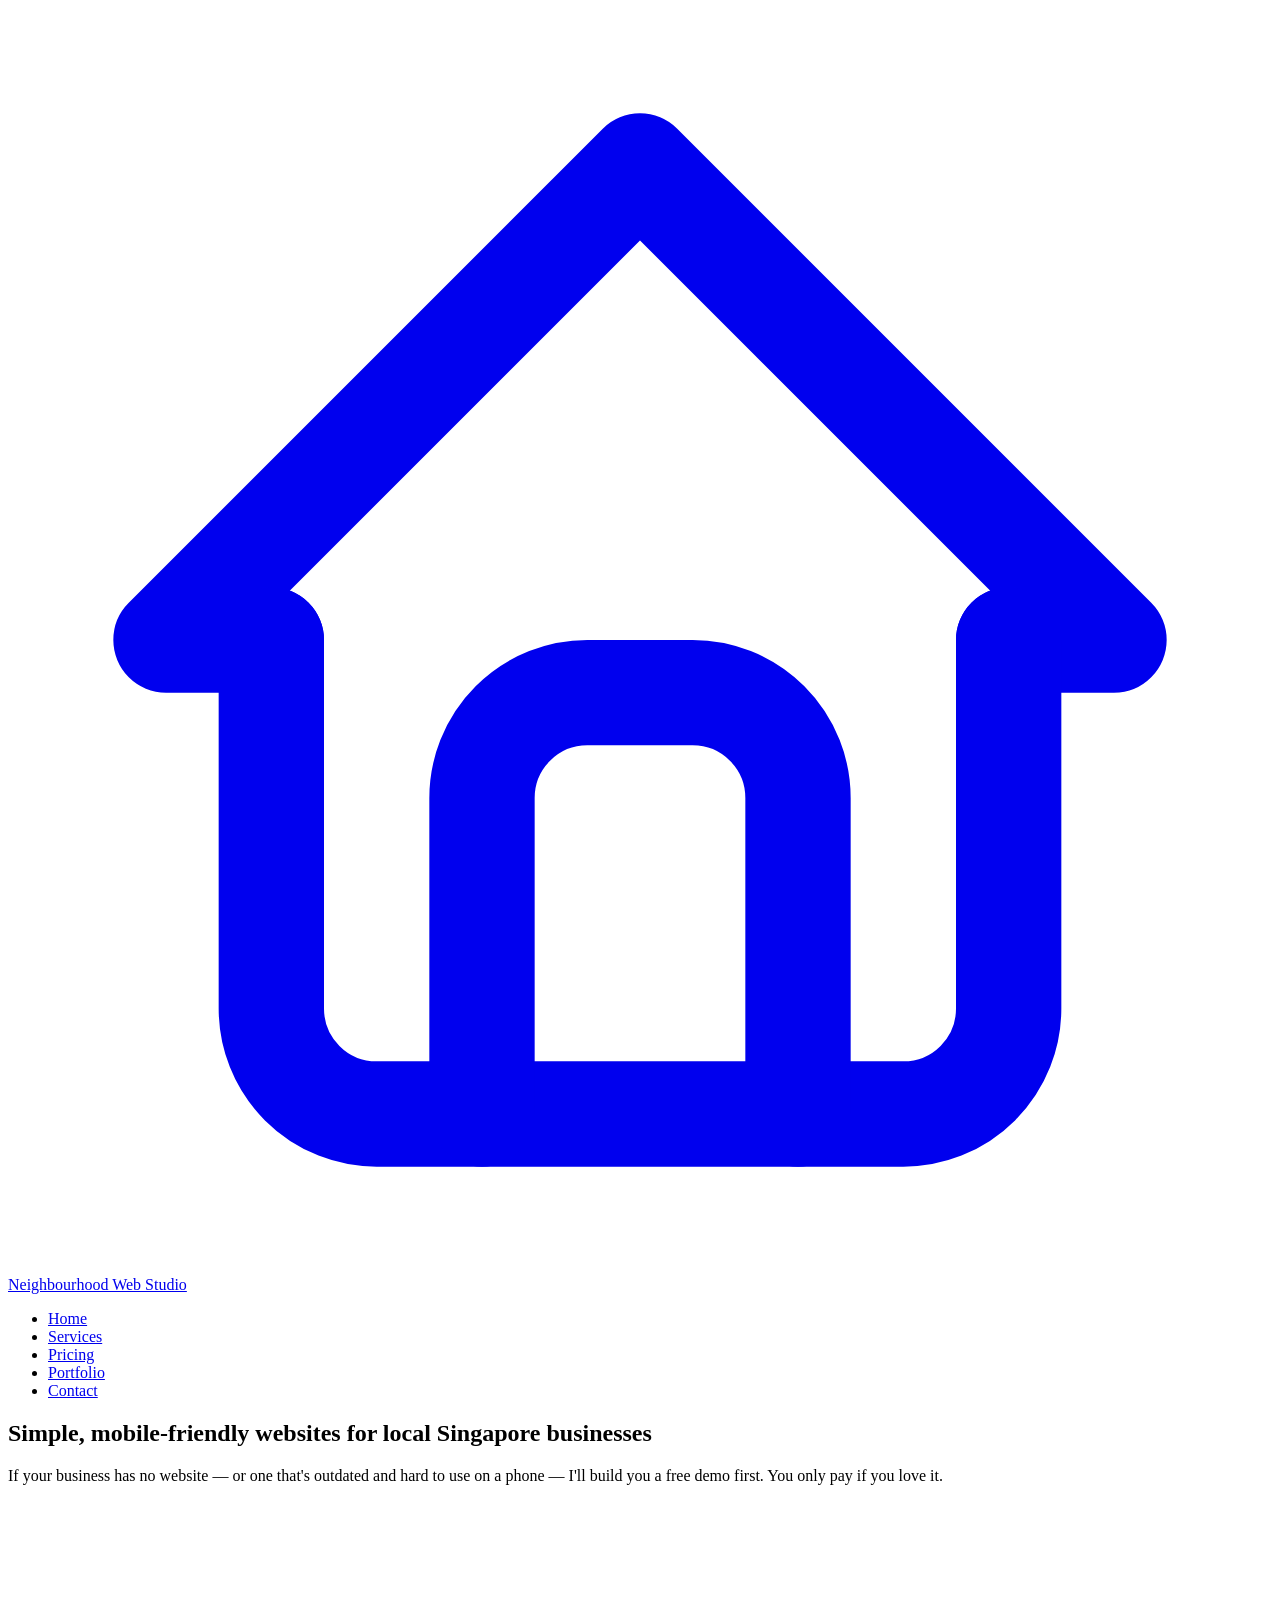
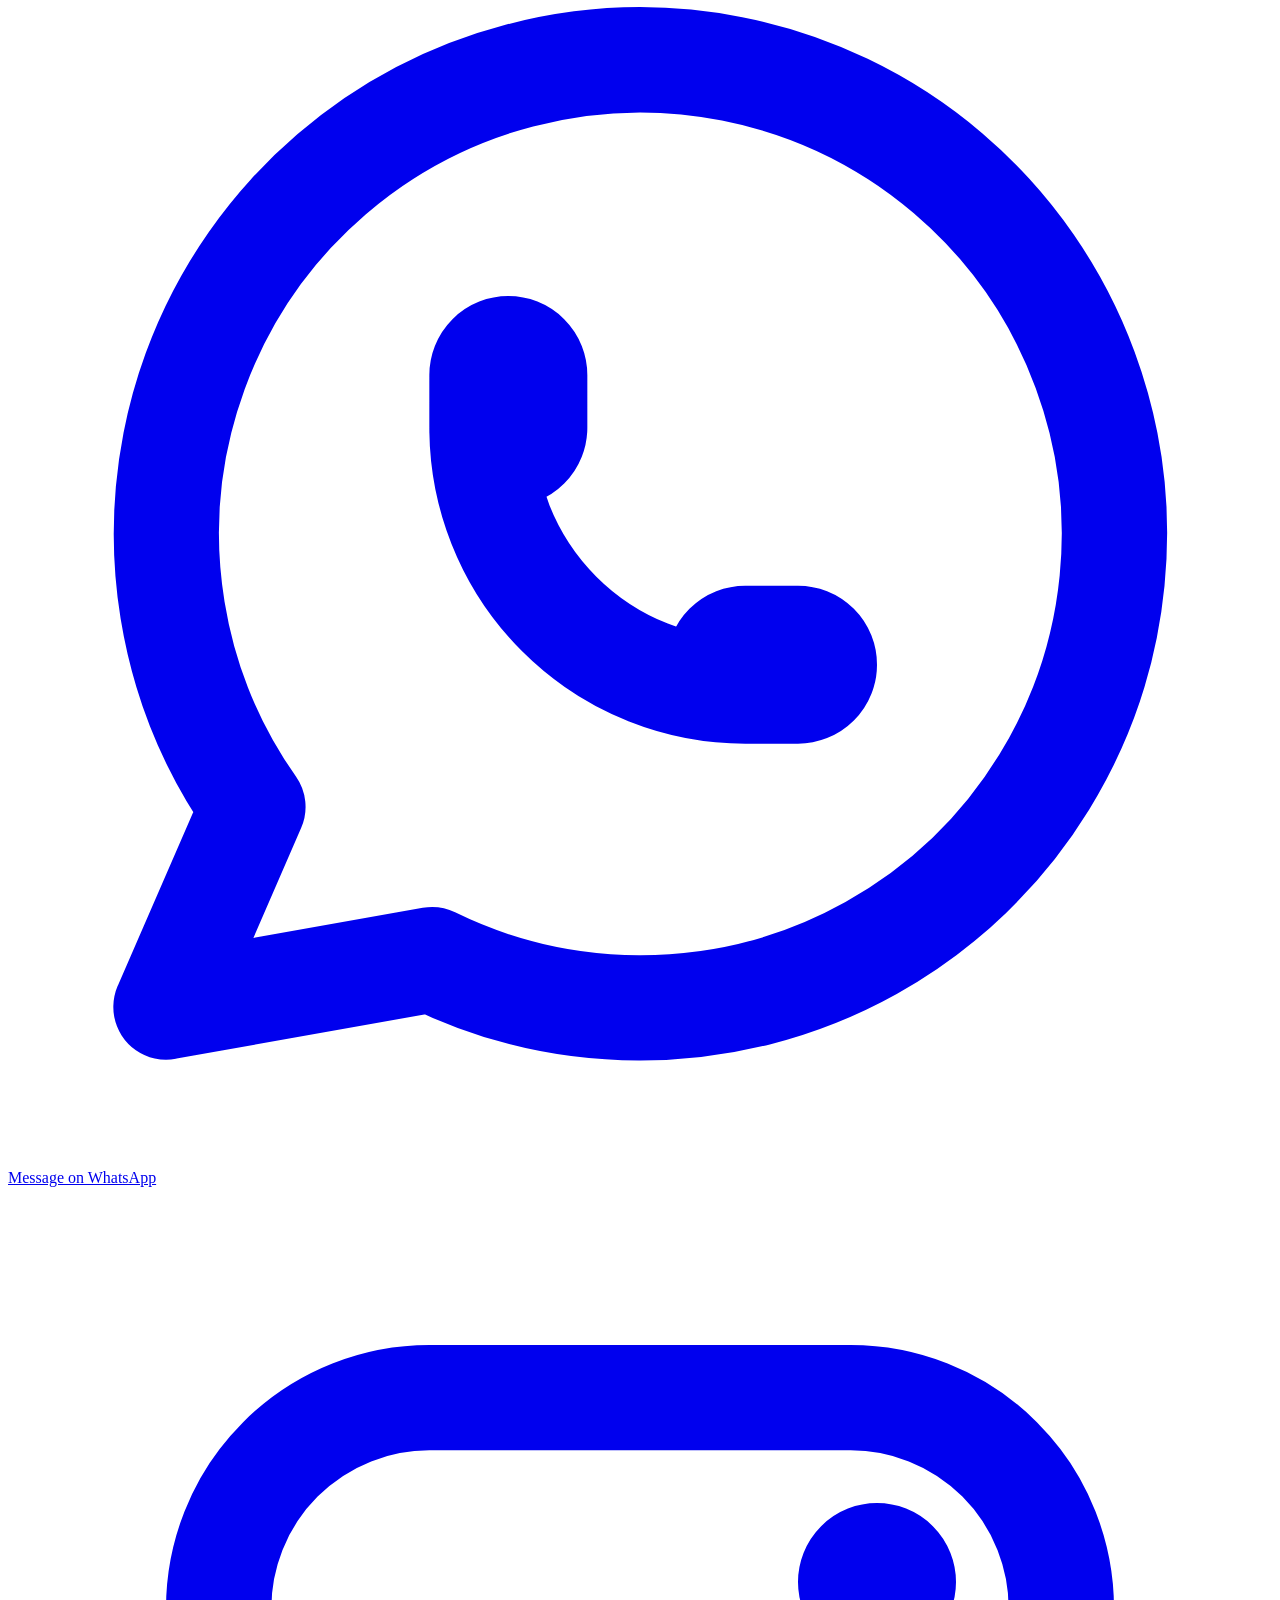
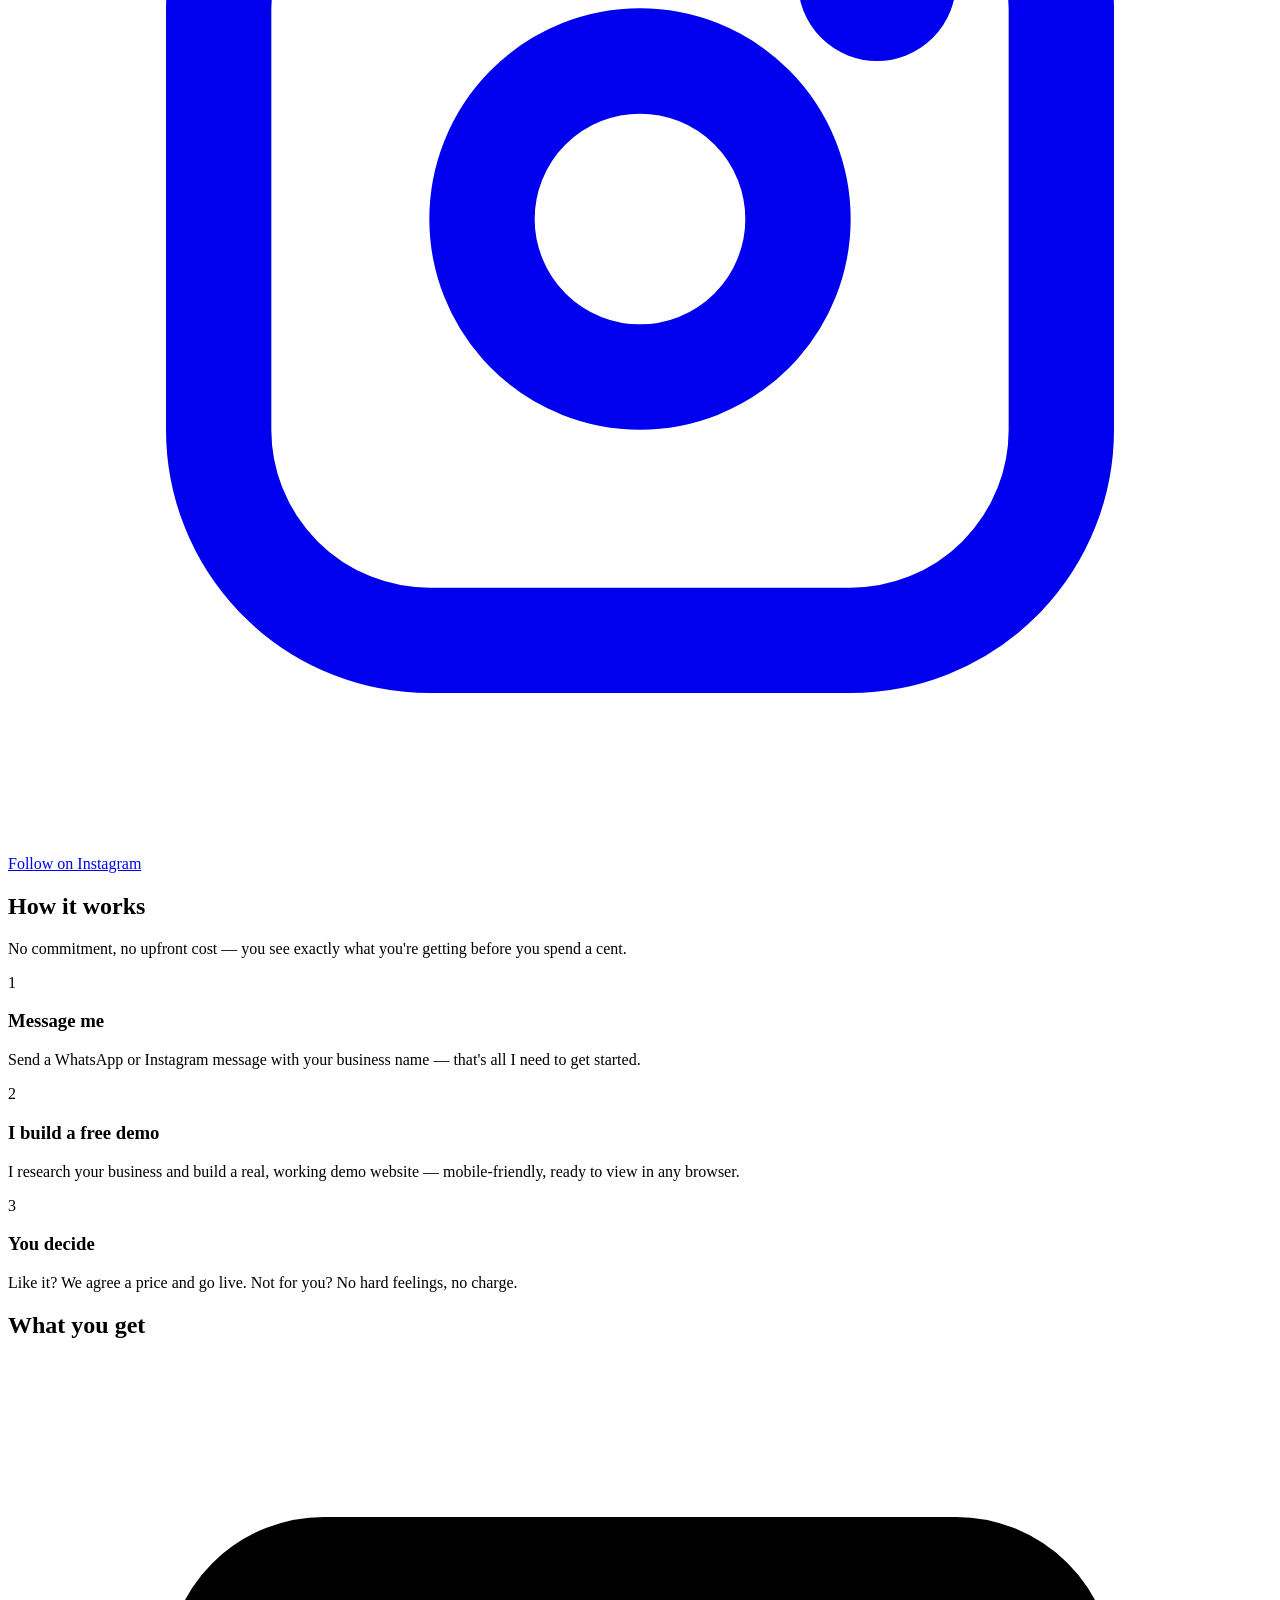
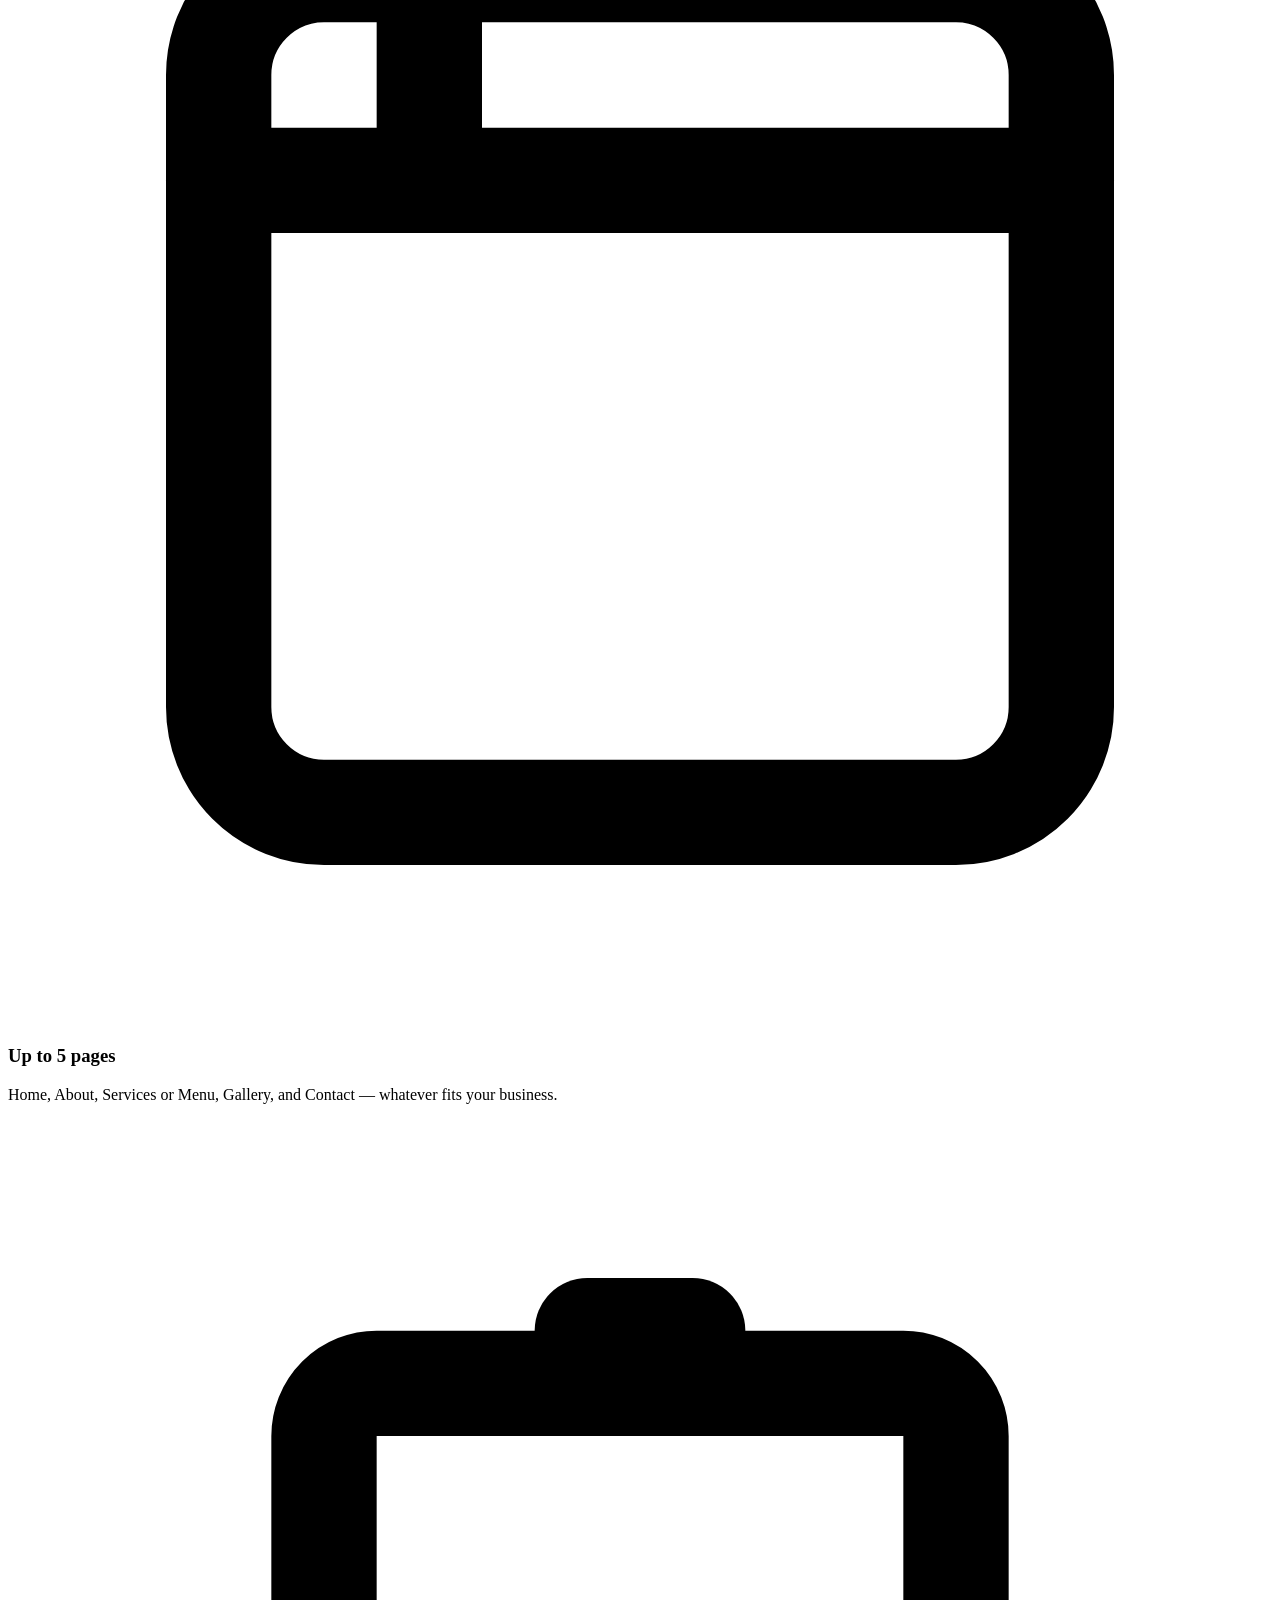
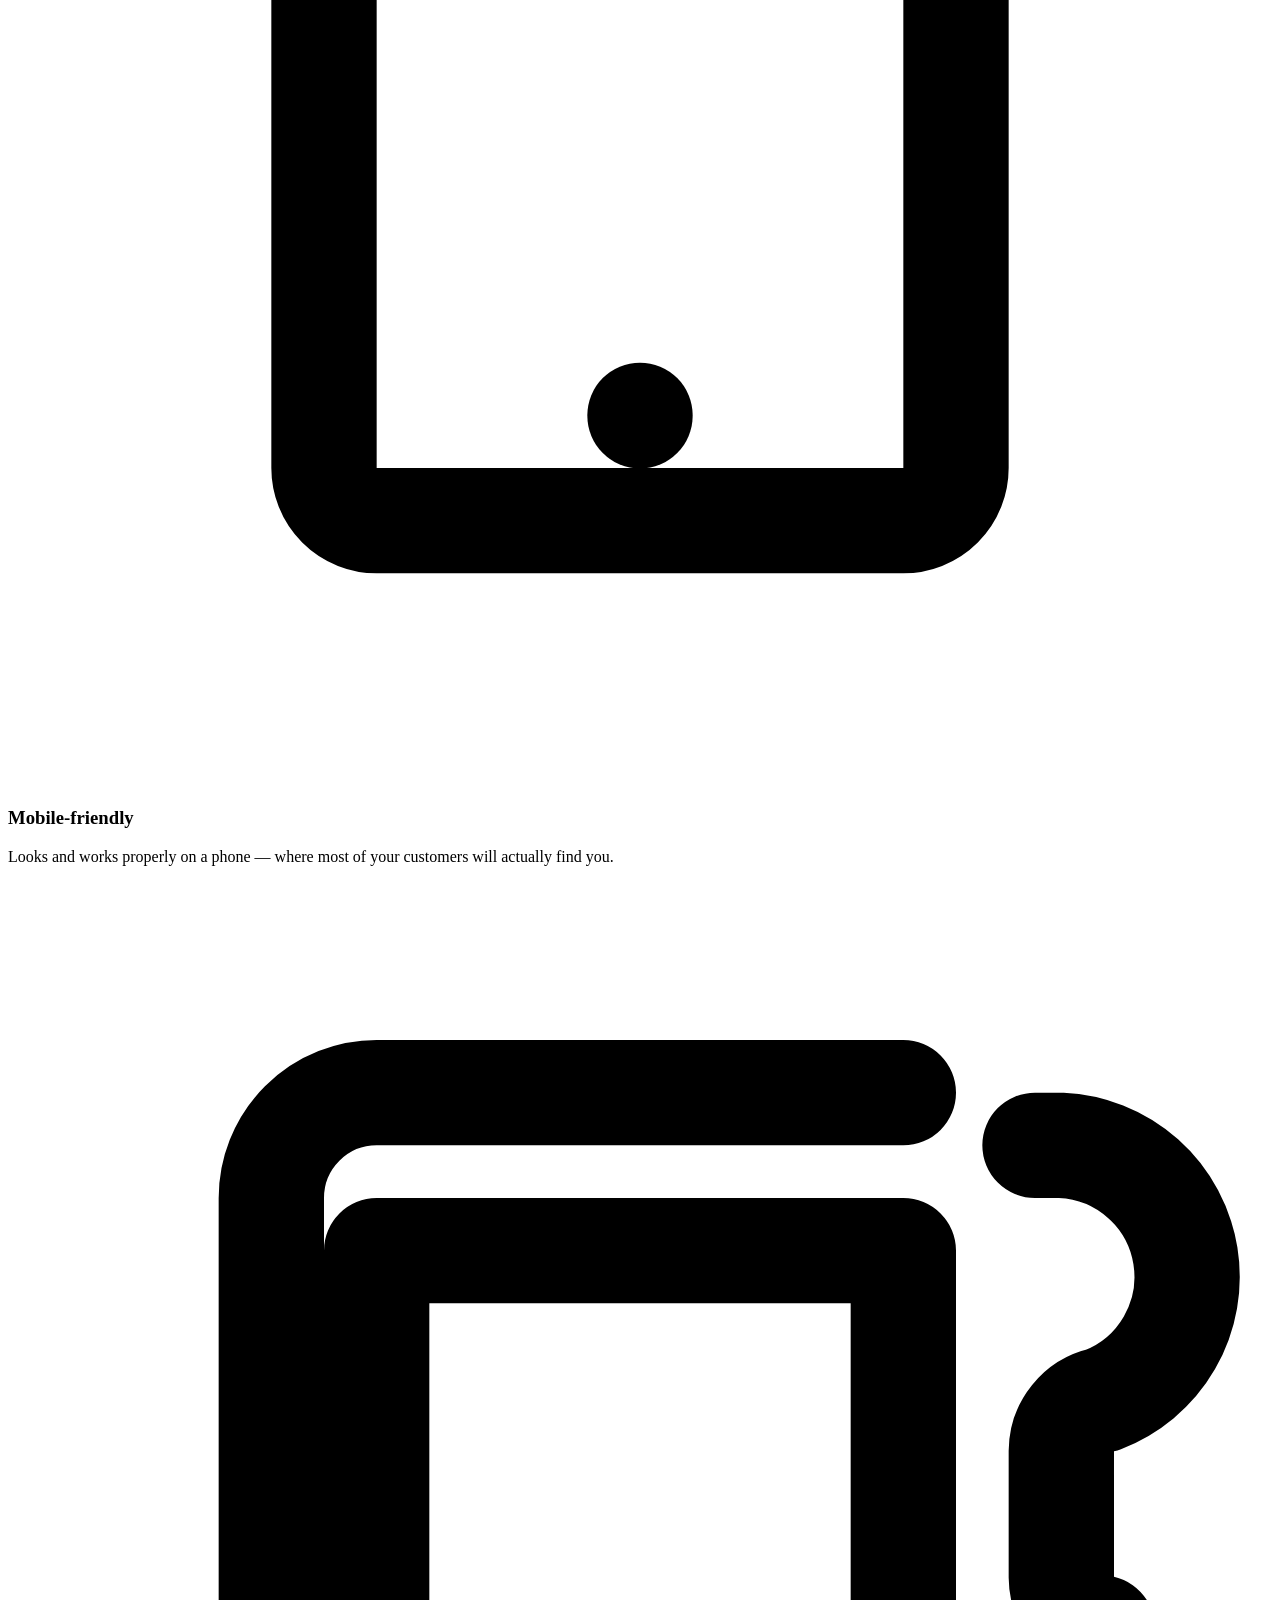
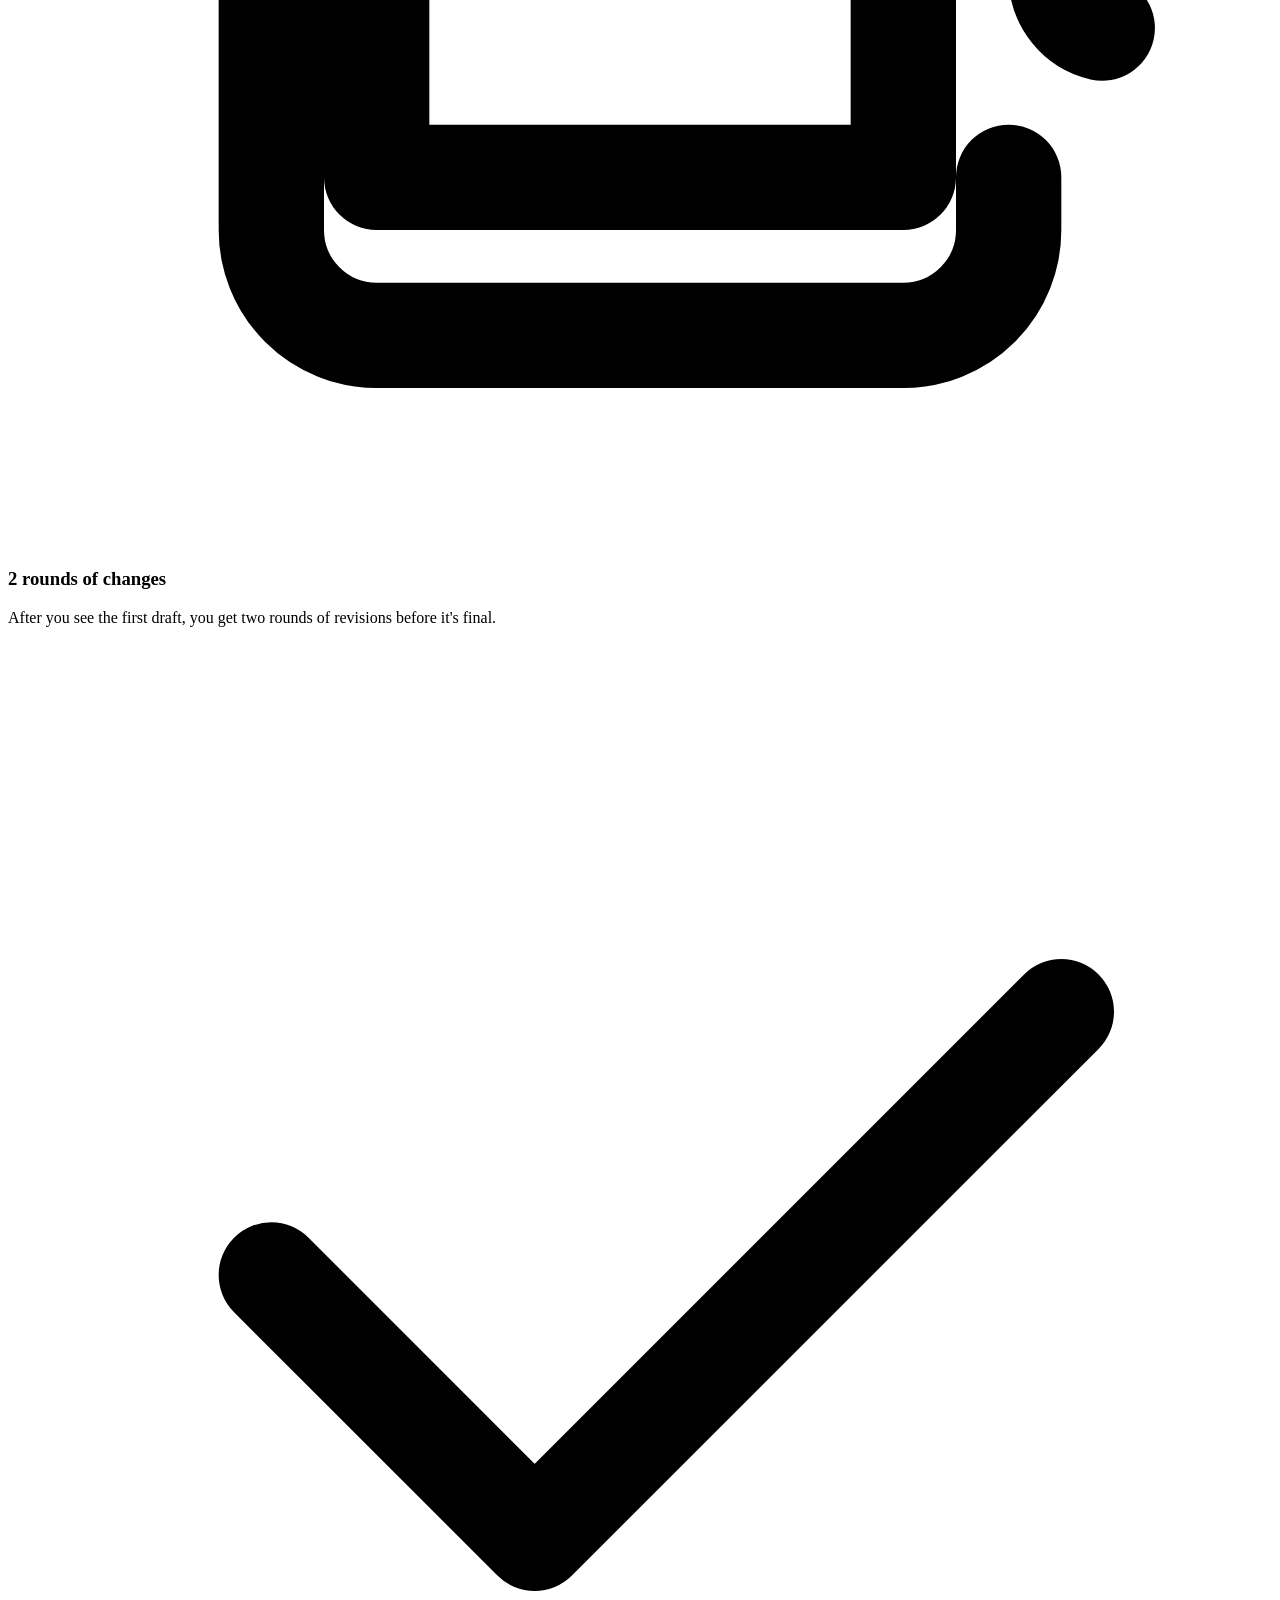
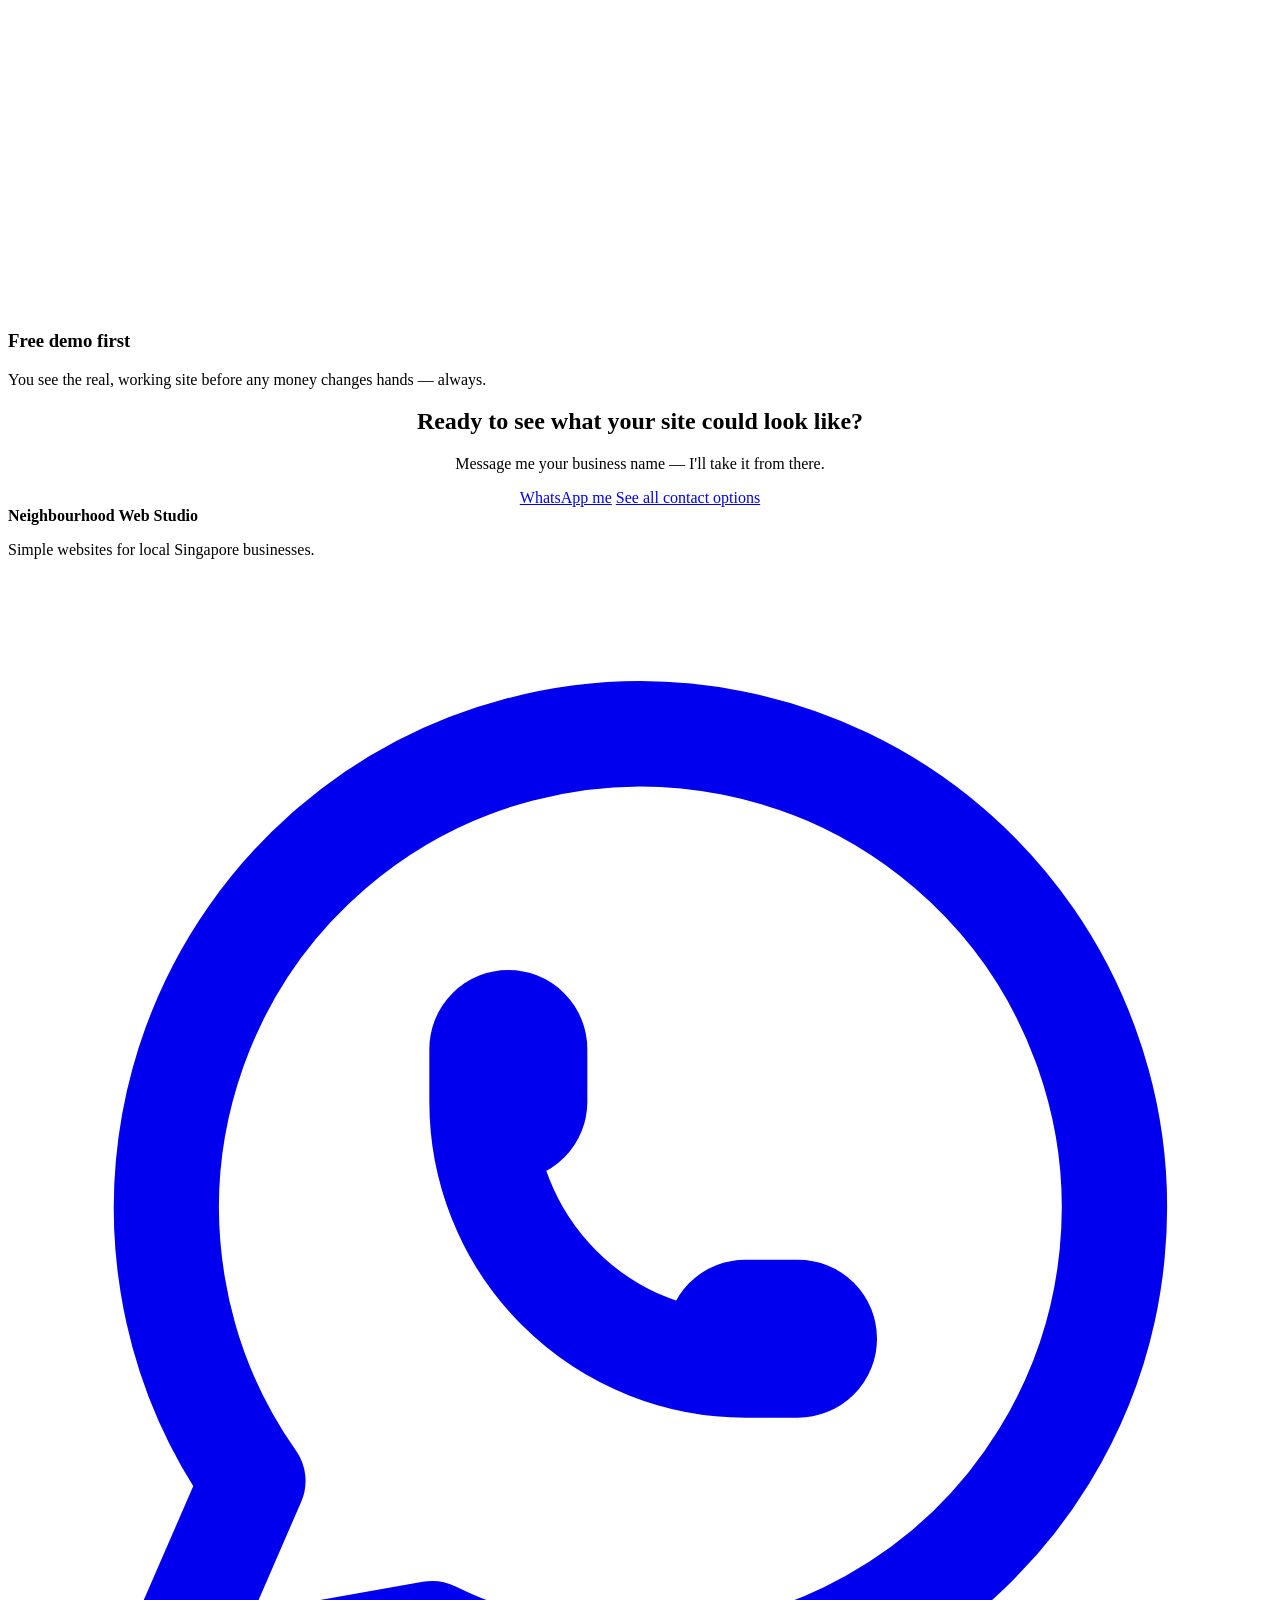
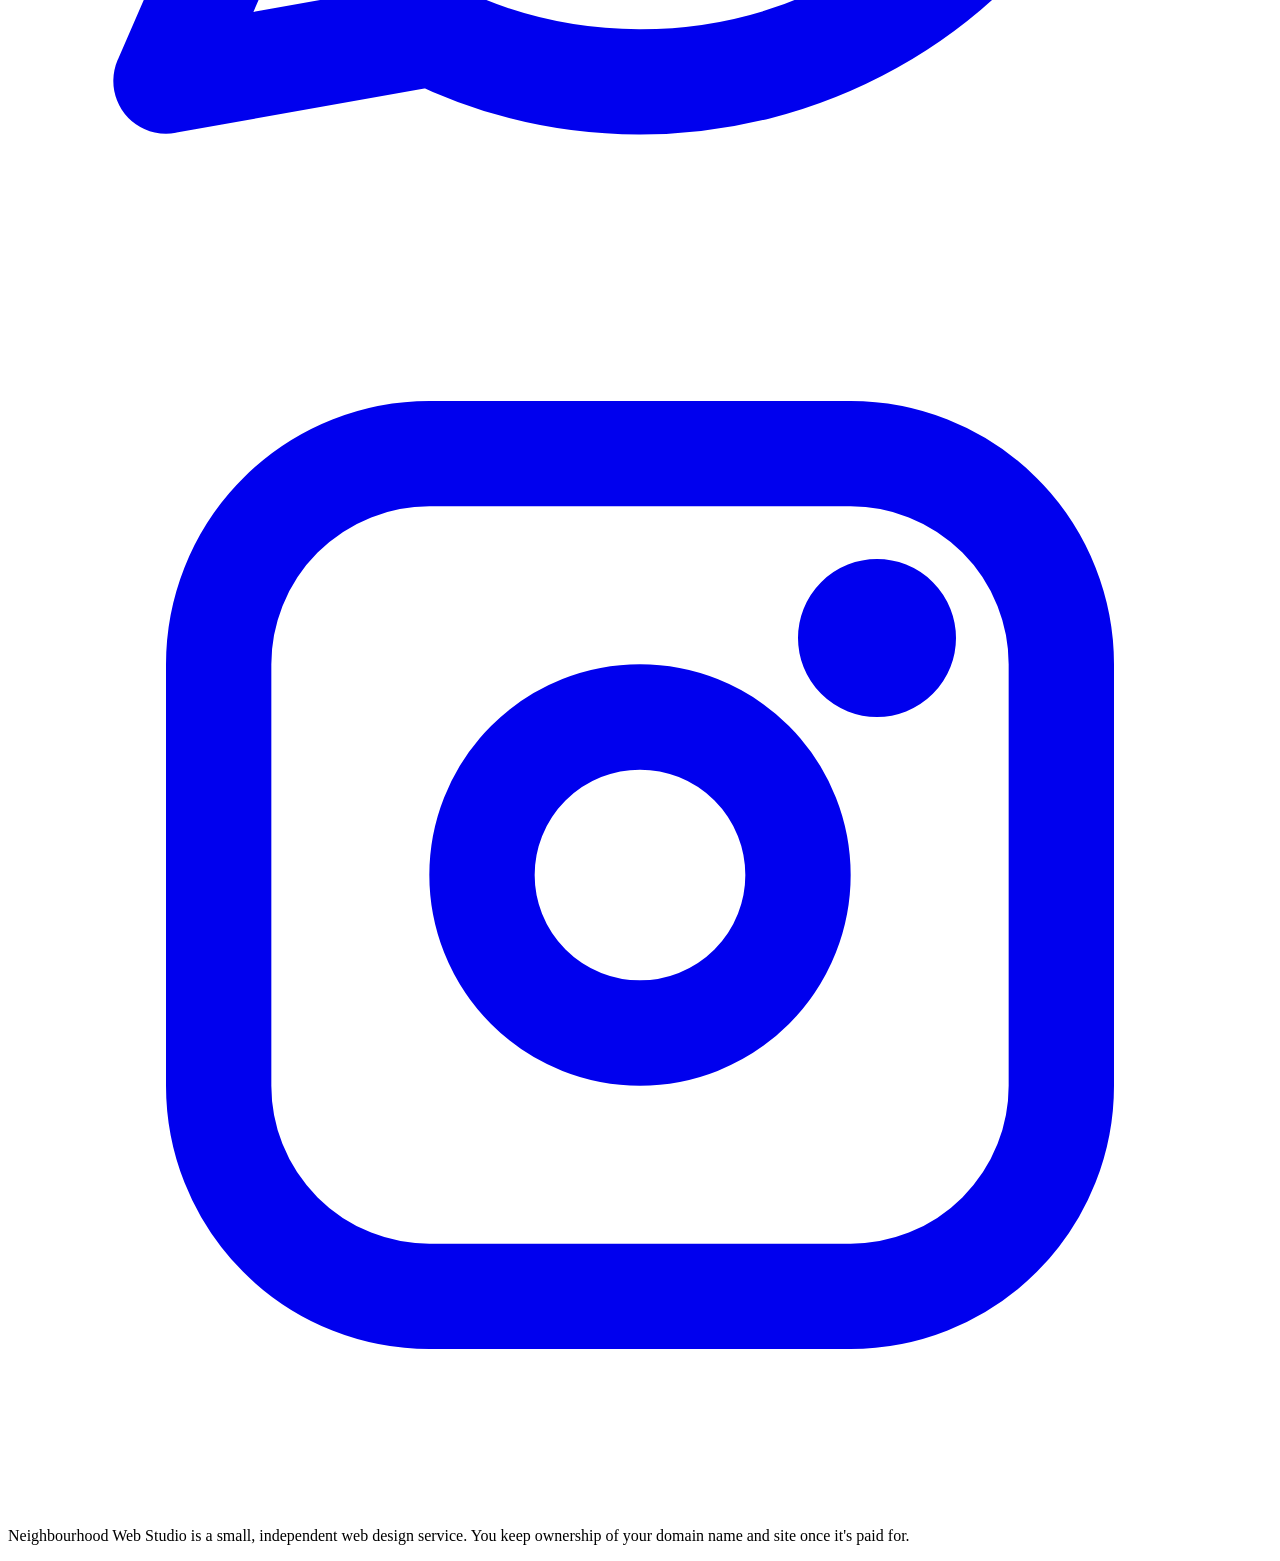
==== index.html @ 82aaa9fd "Add Neighbourhood Web Studio website" ====
<!DOCTYPE html>
<html lang="en">
<head>
<meta charset="UTF-8">
<meta name="viewport" content="width=device-width, initial-scale=1.0">
<meta name="description" content="Neighbourhood Web Studio builds simple, mobile-friendly websites for local Singapore businesses. Free demo before you pay anything.">
<title>Neighbourhood Web Studio — Websites for Local Singapore Businesses</title>
<link rel="icon" href="data:image/svg+xml,%3Csvg xmlns='http://www.w3.org/2000/svg' viewBox='0 0 100 100'%3E%3Crect width='100' height='100' rx='20' fill='%23144c49'/%3E%3Ctext x='50' y='68' font-size='58' text-anchor='middle' fill='%23e8734a'%3EN%3C/text%3E%3C/svg%3E">
<link rel="preconnect" href="https://fonts.googleapis.com">
<link rel="preconnect" href="https://fonts.gstatic.com" crossorigin>
<link href="https://fonts.googleapis.com/css2?family=Poppins:wght@600;700&family=Inter:wght@400;500;600&display=swap" rel="stylesheet">
<link rel="stylesheet" href="style.css">
</head>
<body>

<header class="site-header">
  <div class="header-inner">
    <a class="brand" href="index.html">
      <svg class="icon" xmlns="http://www.w3.org/2000/svg" viewBox="0 0 24 24" fill="none" stroke="currentColor" stroke-width="2" stroke-linecap="round" stroke-linejoin="round" aria-hidden="true">
        <path d="M5 12l-2 0l9 -9l9 9l-2 0" /><path d="M5 12l0 7a2 2 0 0 0 2 2l10 0a2 2 0 0 0 2 -2l0 -7" /><path d="M9 21l0 -6a2 2 0 0 1 2 -2l2 0a2 2 0 0 1 2 2l0 6" />
      </svg>
      Neighbourhood Web Studio
    </a>
    <nav class="main-nav" aria-label="Main">
      <ul>
        <li><a href="index.html" aria-current="page">Home</a></li>
        <li><a href="services.html">Services</a></li>
        <li><a href="pricing.html">Pricing</a></li>
        <li><a href="portfolio.html">Portfolio</a></li>
        <li><a href="contact.html">Contact</a></li>
      </ul>
    </nav>
  </div>
</header>

<main>
  <section class="hero">
    <div class="section-inner">
      <h1>Simple, mobile-friendly websites for local Singapore businesses</h1>
      <p class="lede">If your business has no website — or one that's outdated and hard to use on a phone — I'll build you a free demo first. You only pay if you love it.</p>
      <div class="button-group">
        <a class="btn btn-primary" href="https://wa.me/6596791769" target="_blank" rel="noopener">
          <svg class="icon" xmlns="http://www.w3.org/2000/svg" viewBox="0 0 24 24" fill="none" stroke="currentColor" stroke-width="2" stroke-linecap="round" stroke-linejoin="round" aria-hidden="true">
            <path d="M3 21l1.65 -3.8a9 9 0 1 1 3.4 2.9l-5.05 .9" /><path d="M9 10a.5 .5 0 0 0 1 0v-1a.5 .5 0 0 0 -1 0v1a5 5 0 0 0 5 5h1a.5 .5 0 0 0 0 -1h-1a.5 .5 0 0 0 0 1" />
          </svg>
          Message on WhatsApp
        </a>
        <a class="btn btn-secondary" href="https://www.instagram.com/ky.ler.11/" target="_blank" rel="noopener">
          <svg class="icon" xmlns="http://www.w3.org/2000/svg" viewBox="0 0 24 24" fill="none" stroke="currentColor" stroke-width="2" stroke-linecap="round" stroke-linejoin="round" aria-hidden="true">
            <path d="M4 4m0 4a4 4 0 0 1 4 -4h8a4 4 0 0 1 4 4v8a4 4 0 0 1 -4 4h-8a4 4 0 0 1 -4 -4z" /><path d="M12 12m-3 0a3 3 0 1 0 6 0a3 3 0 1 0 -6 0" /><path d="M16.5 7.5m-.5 0a.5 .5 0 1 0 1 0a.5 .5 0 1 0 -1 0" />
          </svg>
          Follow on Instagram
        </a>
      </div>
    </div>
  </section>

  <section aria-labelledby="how-it-works-heading">
    <div class="section-inner">
      <h2 id="how-it-works-heading" class="section-title">How it works</h2>
      <p class="section-lede">No commitment, no upfront cost — you see exactly what you're getting before you spend a cent.</p>
      <div class="step-list">
        <article class="step">
          <span class="step-number" aria-hidden="true">1</span>
          <h3>Message me</h3>
          <p>Send a WhatsApp or Instagram message with your business name — that's all I need to get started.</p>
        </article>
        <article class="step">
          <span class="step-number" aria-hidden="true">2</span>
          <h3>I build a free demo</h3>
          <p>I research your business and build a real, working demo website — mobile-friendly, ready to view in any browser.</p>
        </article>
        <article class="step">
          <span class="step-number" aria-hidden="true">3</span>
          <h3>You decide</h3>
          <p>Like it? We agree a price and go live. Not for you? No hard feelings, no charge.</p>
        </article>
      </div>
    </div>
  </section>

  <section aria-labelledby="what-you-get-heading">
    <div class="section-inner">
      <h2 id="what-you-get-heading" class="section-title">What you get</h2>
      <div class="card-grid">
        <div class="card">
          <div class="card-icon" aria-hidden="true">
            <svg class="icon" xmlns="http://www.w3.org/2000/svg" viewBox="0 0 24 24" fill="none" stroke="currentColor" stroke-width="2" stroke-linecap="round" stroke-linejoin="round"><path d="M4 4m0 2a2 2 0 0 1 2 -2h12a2 2 0 0 1 2 2v12a2 2 0 0 1 -2 2h-12a2 2 0 0 1 -2 -2z" /><path d="M4 8h16" /><path d="M8 4v4" /></svg>
          </div>
          <h3>Up to 5 pages</h3>
          <p>Home, About, Services or Menu, Gallery, and Contact — whatever fits your business.</p>
        </div>
        <div class="card">
          <div class="card-icon" aria-hidden="true">
            <svg class="icon" xmlns="http://www.w3.org/2000/svg" viewBox="0 0 24 24" fill="none" stroke="currentColor" stroke-width="2" stroke-linecap="round" stroke-linejoin="round"><path d="M6 5m0 1a1 1 0 0 1 1 -1h10a1 1 0 0 1 1 1v12a1 1 0 0 1 -1 1h-10a1 1 0 0 1 -1 -1z" /><path d="M11 4h2" /><path d="M12 17v.01" /></svg>
          </div>
          <h3>Mobile-friendly</h3>
          <p>Looks and works properly on a phone — where most of your customers will actually find you.</p>
        </div>
        <div class="card">
          <div class="card-icon" aria-hidden="true">
            <svg class="icon" xmlns="http://www.w3.org/2000/svg" viewBox="0 0 24 24" fill="none" stroke="currentColor" stroke-width="2" stroke-linecap="round" stroke-linejoin="round"><path d="M7 7h10v10h-10z" /><path d="M20.777 14.166a1 1 0 0 1 -.777 -.966v-2.4a1 1 0 0 1 .777 -.966a2.5 2.5 0 0 0 -.777 -4.834h-.5" /><path d="M17 4h-10a2 2 0 0 0 -2 2v12a2 2 0 0 0 2 2h10a2 2 0 0 0 2 -2v-1" /></svg>
          </div>
          <h3>2 rounds of changes</h3>
          <p>After you see the first draft, you get two rounds of revisions before it's final.</p>
        </div>
        <div class="card">
          <div class="card-icon" aria-hidden="true">
            <svg class="icon" xmlns="http://www.w3.org/2000/svg" viewBox="0 0 24 24" fill="none" stroke="currentColor" stroke-width="2" stroke-linecap="round" stroke-linejoin="round"><path d="M5 12l5 5l10 -10" /></svg>
          </div>
          <h3>Free demo first</h3>
          <p>You see the real, working site before any money changes hands — always.</p>
        </div>
      </div>
    </div>
  </section>

  <section aria-labelledby="cta-heading">
    <div class="section-inner" style="text-align:center;">
      <h2 id="cta-heading" class="section-title">Ready to see what your site could look like?</h2>
      <p class="section-lede" style="margin-left:auto;margin-right:auto;">Message me your business name — I'll take it from there.</p>
      <div class="button-group">
        <a class="btn btn-outline" href="https://wa.me/6596791769" target="_blank" rel="noopener">WhatsApp me</a>
        <a class="btn btn-outline" href="contact.html">See all contact options</a>
      </div>
    </div>
  </section>
</main>

<footer class="site-footer">
  <div class="footer-inner">
    <div>
      <strong>Neighbourhood Web Studio</strong>
      <p>Simple websites for local Singapore businesses.</p>
    </div>
    <div class="footer-social">
      <a href="https://wa.me/6596791769" target="_blank" rel="noopener" aria-label="Message on WhatsApp">
        <svg class="icon" xmlns="http://www.w3.org/2000/svg" viewBox="0 0 24 24" fill="none" stroke="currentColor" stroke-width="2" stroke-linecap="round" stroke-linejoin="round" aria-hidden="true"><path d="M3 21l1.65 -3.8a9 9 0 1 1 3.4 2.9l-5.05 .9" /><path d="M9 10a.5 .5 0 0 0 1 0v-1a.5 .5 0 0 0 -1 0v1a5 5 0 0 0 5 5h1a.5 .5 0 0 0 0 -1h-1a.5 .5 0 0 0 0 1" /></svg>
      </a>
      <a href="https://www.instagram.com/ky.ler.11/" target="_blank" rel="noopener" aria-label="Follow on Instagram">
        <svg class="icon" xmlns="http://www.w3.org/2000/svg" viewBox="0 0 24 24" fill="none" stroke="currentColor" stroke-width="2" stroke-linecap="round" stroke-linejoin="round" aria-hidden="true"><path d="M4 4m0 4a4 4 0 0 1 4 -4h8a4 4 0 0 1 4 4v8a4 4 0 0 1 -4 4h-8a4 4 0 0 1 -4 -4z" /><path d="M12 12m-3 0a3 3 0 1 0 6 0a3 3 0 1 0 -6 0" /><path d="M16.5 7.5m-.5 0a.5 .5 0 1 0 1 0a.5 .5 0 1 0 -1 0" /></svg>
      </a>
    </div>
  </div>
  <p class="footer-fine-print">Neighbourhood Web Studio is a small, independent web design service. You keep ownership of your domain name and site once it's paid for.</p>
</footer>

</body>
</html>
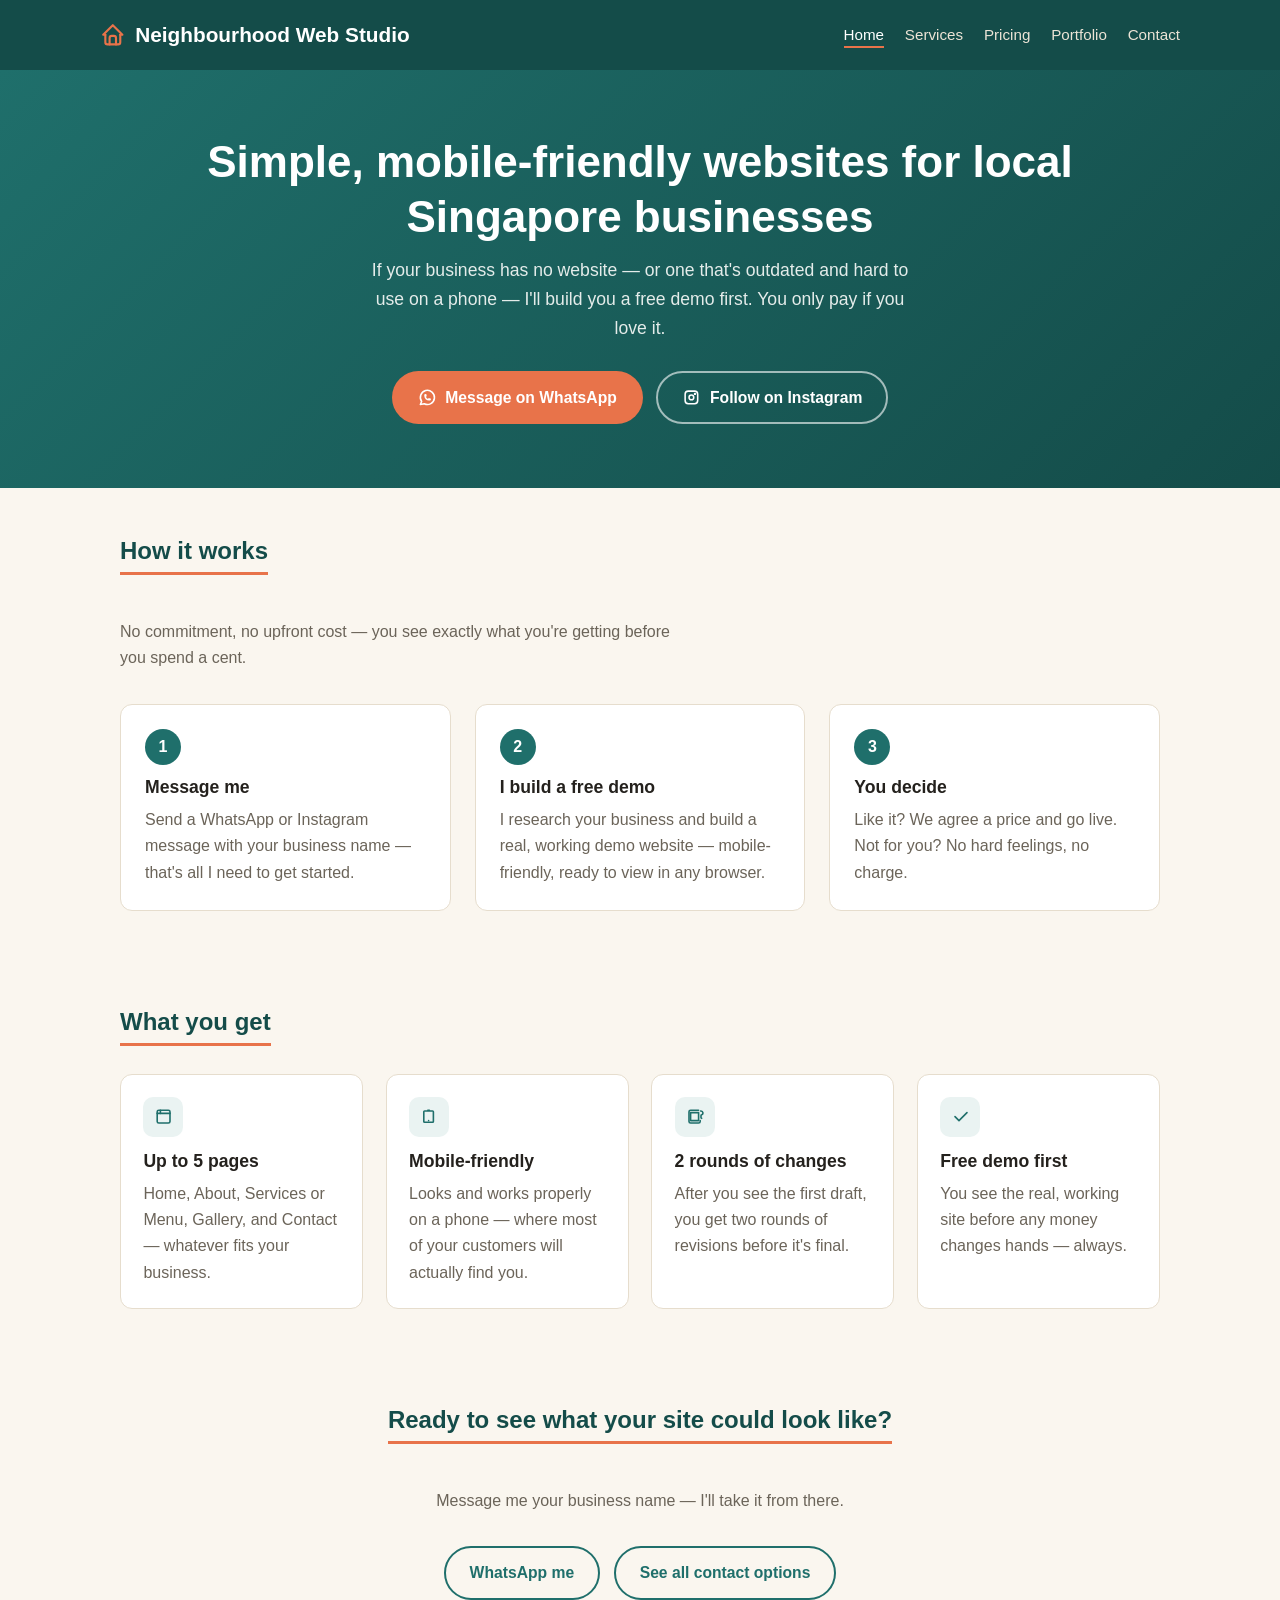
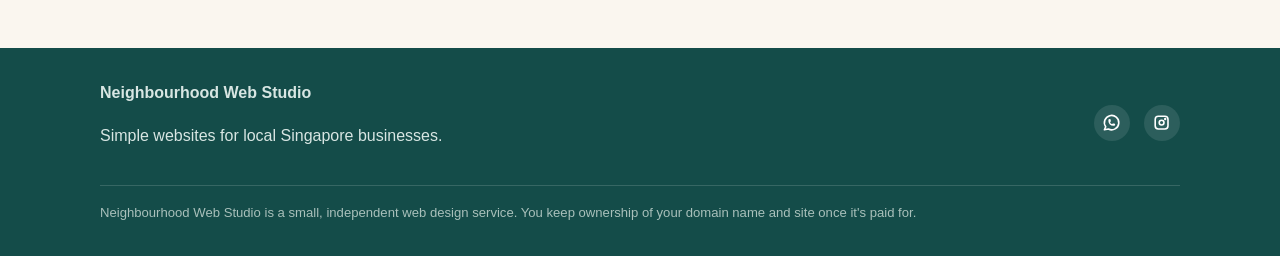
==== commit 9f2dfb2a: "Add canonical links, social preview tags, business data and sitemap for Google Co-Authored-By: Claud" ====
--- a/index.html
+++ b/index.html
@@ -10,6 +10,24 @@
 <link rel="preconnect" href="https://fonts.gstatic.com" crossorigin>
 <link href="https://fonts.googleapis.com/css2?family=Poppins:wght@600;700&family=Inter:wght@400;500;600&display=swap" rel="stylesheet">
 <link rel="stylesheet" href="style.css">
+<link rel="canonical" href="https://kyler711.github.io/neighbourhood-web-studio/">
+<meta property="og:type" content="website">
+<meta property="og:site_name" content="Neighbourhood Web Studio">
+<meta property="og:title" content="Neighbourhood Web Studio — Websites for Local Singapore Businesses">
+<meta property="og:description" content="Neighbourhood Web Studio builds simple, mobile-friendly websites for local Singapore businesses. Free demo before you pay anything.">
+<meta property="og:url" content="https://kyler711.github.io/neighbourhood-web-studio/">
+<script type="application/ld+json">
+{
+  "@context": "https://schema.org",
+  "@type": "ProfessionalService",
+  "name": "Neighbourhood Web Studio",
+  "description": "Simple, mobile-friendly websites for local Singapore businesses. Free demo before you pay anything.",
+  "url": "https://kyler711.github.io/neighbourhood-web-studio/",
+  "telephone": "+6596791769",
+  "areaServed": { "@type": "Country", "name": "Singapore" },
+  "sameAs": ["https://www.instagram.com/ky.ler.11/"]
+}
+</script>
 </head>
 <body>
 
--- a/style.css
+++ b/style.css
@@ -0,0 +1,495 @@
+:root {
+  --teal: #1f6f6b;
+  --teal-dark: #144c49;
+  --coral: #e8734a;
+  --cream: #faf6ef;
+  --ink: #24211d;
+  --muted: #6b6459;
+  --line: #e6ddcd;
+  --card: #ffffff;
+  --font-heading: "Poppins", -apple-system, "Segoe UI", Arial, sans-serif;
+  --font-body: "Inter", -apple-system, "Segoe UI", Roboto, Helvetica, Arial, sans-serif;
+  --max-width: 1080px;
+}
+
+* {
+  box-sizing: border-box;
+}
+
+html {
+  scroll-behavior: smooth;
+}
+
+body {
+  margin: 0;
+  font-family: var(--font-body);
+  color: var(--ink);
+  background: var(--cream);
+  line-height: 1.65;
+}
+
+h1, h2, h3 {
+  font-family: var(--font-heading);
+  line-height: 1.25;
+  margin-top: 0;
+}
+
+a {
+  color: var(--teal);
+}
+
+.icon {
+  width: 1.2em;
+  height: 1.2em;
+  flex-shrink: 0;
+  vertical-align: -0.2em;
+}
+
+/* Header */
+.site-header {
+  background: var(--teal-dark);
+  color: #fff;
+  padding: 1.1rem 1.5rem;
+}
+
+.header-inner {
+  max-width: var(--max-width);
+  margin: 0 auto;
+  display: flex;
+  align-items: center;
+  justify-content: space-between;
+  flex-wrap: wrap;
+  gap: 0.85rem;
+}
+
+.brand {
+  display: inline-flex;
+  align-items: center;
+  gap: 0.6rem;
+  color: #fff;
+  text-decoration: none;
+  font-family: var(--font-heading);
+  font-size: 1.3rem;
+  font-weight: 600;
+}
+
+.brand .icon {
+  color: var(--coral);
+  width: 1.6rem;
+  height: 1.6rem;
+}
+
+.main-nav ul {
+  list-style: none;
+  display: flex;
+  flex-wrap: wrap;
+  gap: 1.3rem;
+  margin: 0;
+  padding: 0;
+}
+
+.main-nav a {
+  color: #ece4d6;
+  text-decoration: none;
+  font-size: 0.95rem;
+  font-weight: 500;
+  padding-bottom: 0.2rem;
+  border-bottom: 2px solid transparent;
+}
+
+.main-nav a:hover,
+.main-nav a[aria-current="page"] {
+  color: #fff;
+  border-bottom-color: var(--coral);
+}
+
+main {
+  display: block;
+}
+
+.section-inner {
+  max-width: var(--max-width);
+  margin: 0 auto;
+  padding: 0 1.25rem;
+}
+
+section {
+  padding: 3rem 0;
+}
+
+/* Hero */
+.hero {
+  background: linear-gradient(135deg, var(--teal), var(--teal-dark));
+  color: #fff;
+  padding: 4rem 1.25rem;
+}
+
+.hero .section-inner {
+  padding: 0 1.25rem;
+  text-align: center;
+}
+
+.hero h1 {
+  font-size: clamp(2rem, 5vw, 2.75rem);
+  margin-bottom: 0.75rem;
+}
+
+.hero p.lede {
+  max-width: 56ch;
+  margin: 0 auto 1.75rem;
+  color: #e4ecea;
+  font-size: 1.1rem;
+}
+
+.button-group {
+  display: flex;
+  flex-wrap: wrap;
+  justify-content: center;
+  gap: 0.85rem;
+}
+
+.btn {
+  display: inline-flex;
+  align-items: center;
+  gap: 0.55rem;
+  padding: 0.75rem 1.5rem;
+  border-radius: 999px;
+  text-decoration: none;
+  font-weight: 600;
+  font-size: 0.98rem;
+  border: 2px solid transparent;
+}
+
+.btn-primary {
+  background: var(--coral);
+  color: #fff;
+}
+
+.btn-primary:hover {
+  background: #d3623a;
+}
+
+.btn-secondary {
+  background: transparent;
+  border-color: rgba(255, 255, 255, 0.6);
+  color: #fff;
+}
+
+.btn-secondary:hover {
+  border-color: #fff;
+  background: rgba(255, 255, 255, 0.1);
+}
+
+.btn-outline {
+  background: transparent;
+  border-color: var(--teal);
+  color: var(--teal);
+}
+
+.btn-outline:hover {
+  background: var(--teal);
+  color: #fff;
+}
+
+/* Section headings */
+h2.section-title {
+  color: var(--teal-dark);
+  border-bottom: 3px solid var(--coral);
+  display: inline-block;
+  padding-bottom: 0.35rem;
+  margin-bottom: 1.75rem;
+}
+
+.section-lede {
+  max-width: 65ch;
+  color: var(--muted);
+  margin-bottom: 2rem;
+}
+
+/* Step list */
+.step-list {
+  display: grid;
+  grid-template-columns: repeat(3, 1fr);
+  gap: 1.5rem;
+  counter-reset: step;
+}
+
+.step {
+  background: var(--card);
+  border: 1px solid var(--line);
+  border-radius: 12px;
+  padding: 1.5rem;
+  position: relative;
+}
+
+.step-number {
+  display: inline-flex;
+  align-items: center;
+  justify-content: center;
+  width: 2.25rem;
+  height: 2.25rem;
+  border-radius: 50%;
+  background: var(--teal);
+  color: #fff;
+  font-family: var(--font-heading);
+  font-weight: 600;
+  margin-bottom: 0.75rem;
+}
+
+.step h3 {
+  margin: 0 0 0.5rem;
+  font-size: 1.1rem;
+}
+
+.step p {
+  margin: 0;
+  color: var(--muted);
+}
+
+/* Card grid */
+.card-grid {
+  display: grid;
+  grid-template-columns: repeat(auto-fit, minmax(230px, 1fr));
+  gap: 1.4rem;
+}
+
+.card {
+  background: var(--card);
+  border: 1px solid var(--line);
+  border-radius: 12px;
+  padding: 1.4rem;
+}
+
+.card-icon {
+  display: inline-flex;
+  align-items: center;
+  justify-content: center;
+  width: 2.5rem;
+  height: 2.5rem;
+  border-radius: 10px;
+  background: #eaf3f2;
+  color: var(--teal);
+  margin-bottom: 0.85rem;
+}
+
+.card h3 {
+  margin: 0 0 0.5rem;
+  font-size: 1.1rem;
+}
+
+.card p {
+  margin: 0;
+  color: var(--muted);
+}
+
+/* Pricing table */
+.price-table {
+  width: 100%;
+  border-collapse: collapse;
+  background: var(--card);
+  border: 1px solid var(--line);
+  border-radius: 12px;
+  overflow: hidden;
+}
+
+.price-table caption {
+  text-align: left;
+  font-family: var(--font-heading);
+  font-weight: 600;
+  color: var(--teal-dark);
+  padding: 1rem 1.25rem 0;
+}
+
+.price-table th,
+.price-table td {
+  text-align: left;
+  padding: 0.85rem 1.25rem;
+  border-bottom: 1px solid var(--line);
+}
+
+.price-table thead th {
+  background: #f1ece1;
+  font-size: 0.85rem;
+  text-transform: uppercase;
+  letter-spacing: 0.04em;
+  color: var(--muted);
+}
+
+.price-table tr:last-child td {
+  border-bottom: none;
+}
+
+.price-highlight {
+  color: var(--coral);
+  font-weight: 700;
+}
+
+.price-note {
+  background: #fff6e9;
+  border: 1px solid #e7c17f;
+  border-radius: 10px;
+  padding: 1rem 1.25rem;
+  margin-top: 1.5rem;
+  color: #6b5116;
+  font-size: 0.95rem;
+}
+
+/* Portfolio */
+.portfolio-card {
+  background: var(--card);
+  border: 1px solid var(--line);
+  border-radius: 12px;
+  overflow: hidden;
+}
+
+.portfolio-thumb {
+  background: repeating-linear-gradient(135deg, #e6ede9, #e6ede9 12px, #eef3f0 12px, #eef3f0 24px);
+  min-height: 140px;
+  display: flex;
+  align-items: center;
+  justify-content: center;
+  color: var(--teal-dark);
+}
+
+.portfolio-thumb .icon {
+  width: 2.5rem;
+  height: 2.5rem;
+}
+
+.portfolio-body {
+  padding: 1.25rem;
+}
+
+.portfolio-body h3 {
+  margin: 0 0 0.4rem;
+  font-size: 1.05rem;
+}
+
+.portfolio-body p {
+  margin: 0;
+  color: var(--muted);
+  font-size: 0.95rem;
+}
+
+.portfolio-tags {
+  display: flex;
+  flex-wrap: wrap;
+  gap: 0.4rem;
+  margin-top: 0.75rem;
+}
+
+.portfolio-tags span {
+  background: #eaf3f2;
+  color: var(--teal-dark);
+  font-size: 0.78rem;
+  padding: 0.25rem 0.6rem;
+  border-radius: 999px;
+}
+
+.note-box {
+  background: #eaf3f2;
+  border: 1px solid #cfe1de;
+  border-radius: 10px;
+  padding: 1rem 1.25rem;
+  color: var(--teal-dark);
+  font-size: 0.95rem;
+  margin-top: 2rem;
+}
+
+/* Contact */
+.contact-grid {
+  display: grid;
+  grid-template-columns: repeat(auto-fit, minmax(260px, 1fr));
+  gap: 1.5rem;
+}
+
+.contact-card {
+  background: var(--card);
+  border: 1px solid var(--line);
+  border-radius: 12px;
+  padding: 1.75rem;
+  text-align: center;
+}
+
+.contact-card .card-icon {
+  margin: 0 auto 1rem;
+}
+
+.contact-card h3 {
+  margin: 0 0 0.5rem;
+}
+
+.contact-card p {
+  color: var(--muted);
+  margin: 0 0 1.25rem;
+}
+
+/* Footer */
+.site-footer {
+  background: var(--teal-dark);
+  color: #d8e6e3;
+  padding: 2rem 1.25rem;
+}
+
+.footer-inner {
+  max-width: var(--max-width);
+  margin: 0 auto;
+  display: flex;
+  flex-wrap: wrap;
+  justify-content: space-between;
+  gap: 1.5rem;
+  align-items: center;
+}
+
+.footer-inner a {
+  color: #fff;
+}
+
+.footer-social {
+  display: flex;
+  gap: 0.9rem;
+}
+
+.footer-social a {
+  display: inline-flex;
+  align-items: center;
+  justify-content: center;
+  width: 2.25rem;
+  height: 2.25rem;
+  border-radius: 50%;
+  background: rgba(255, 255, 255, 0.1);
+}
+
+.footer-fine-print {
+  max-width: var(--max-width);
+  margin: 1.25rem auto 0;
+  padding-top: 1rem;
+  border-top: 1px solid rgba(255, 255, 255, 0.15);
+  font-size: 0.82rem;
+  color: #a9c0bb;
+}
+
+@media (max-width: 780px) {
+  .step-list {
+    grid-template-columns: 1fr;
+  }
+}
+
+@media (max-width: 480px) {
+  section {
+    padding: 2.25rem 0;
+  }
+
+  .hero {
+    padding: 2.75rem 1rem;
+  }
+
+  .btn {
+    width: 100%;
+    justify-content: center;
+  }
+
+  .button-group {
+    width: 100%;
+  }
+}
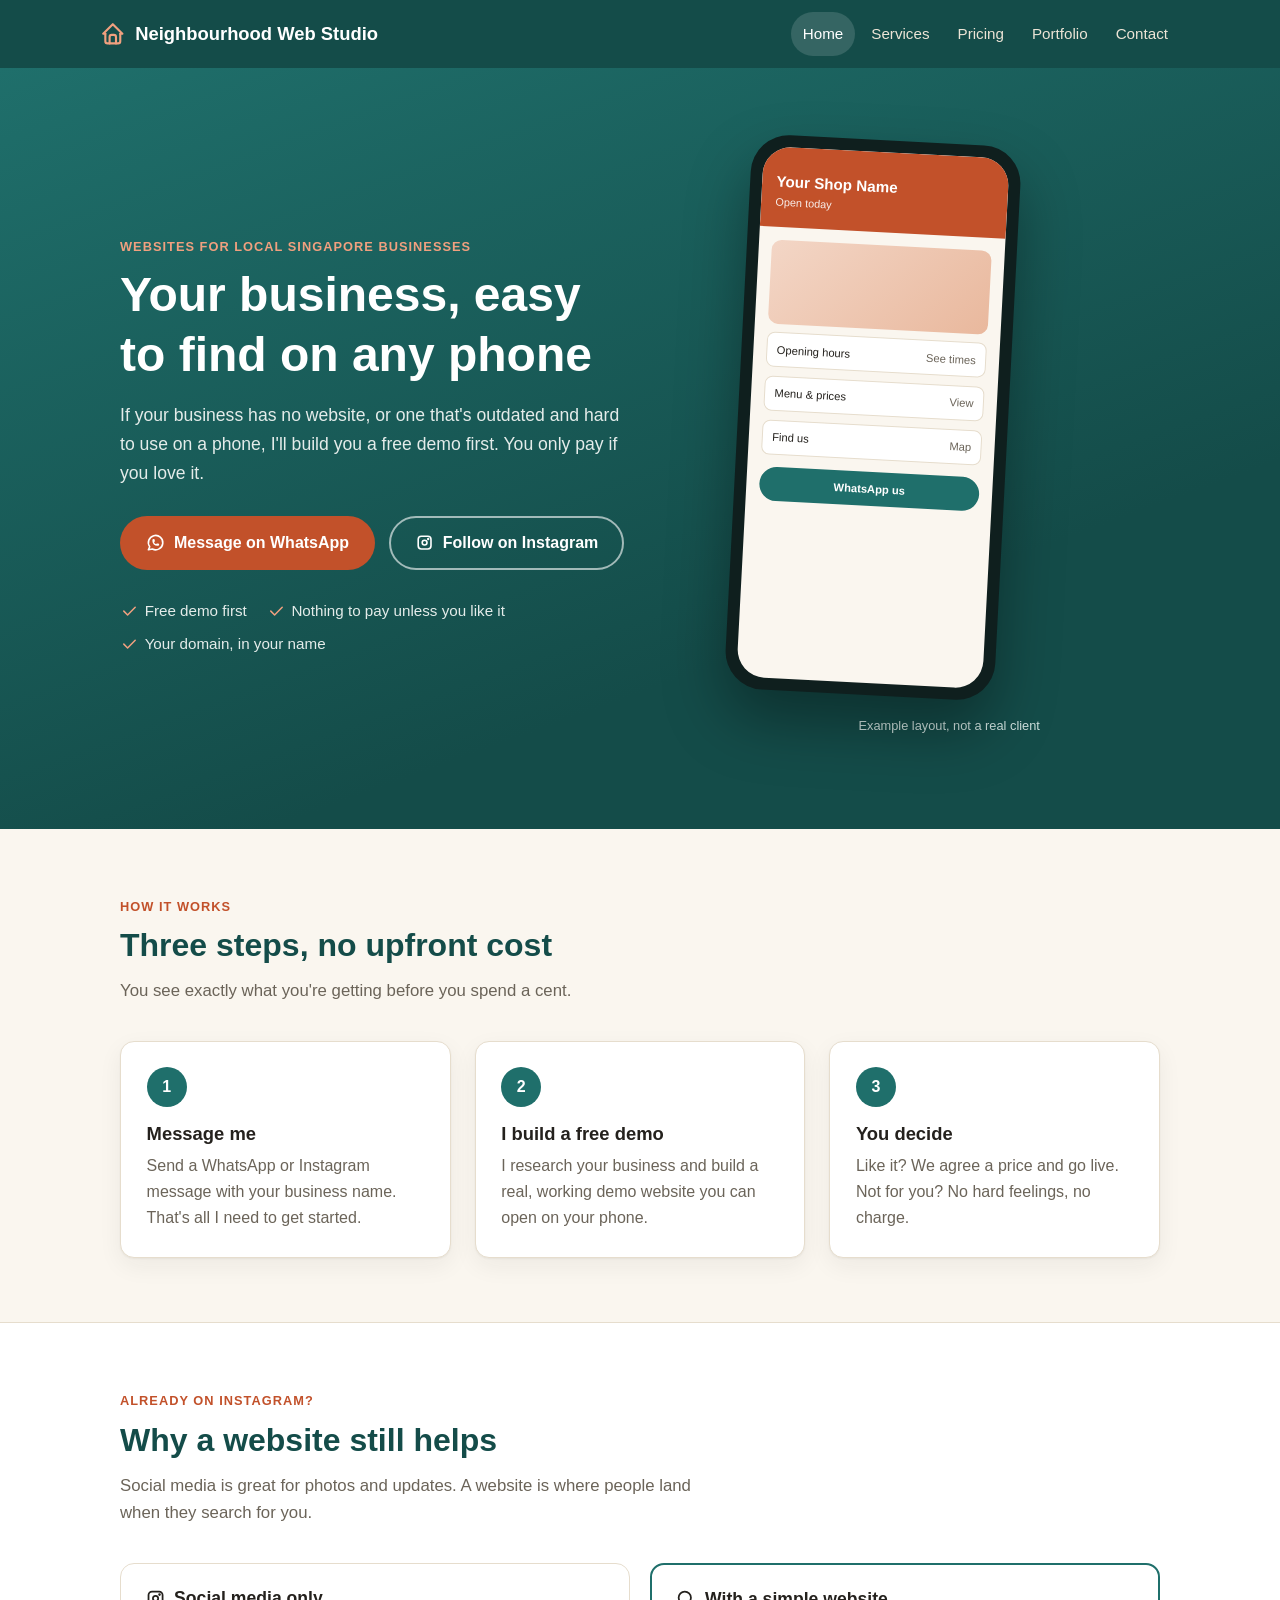
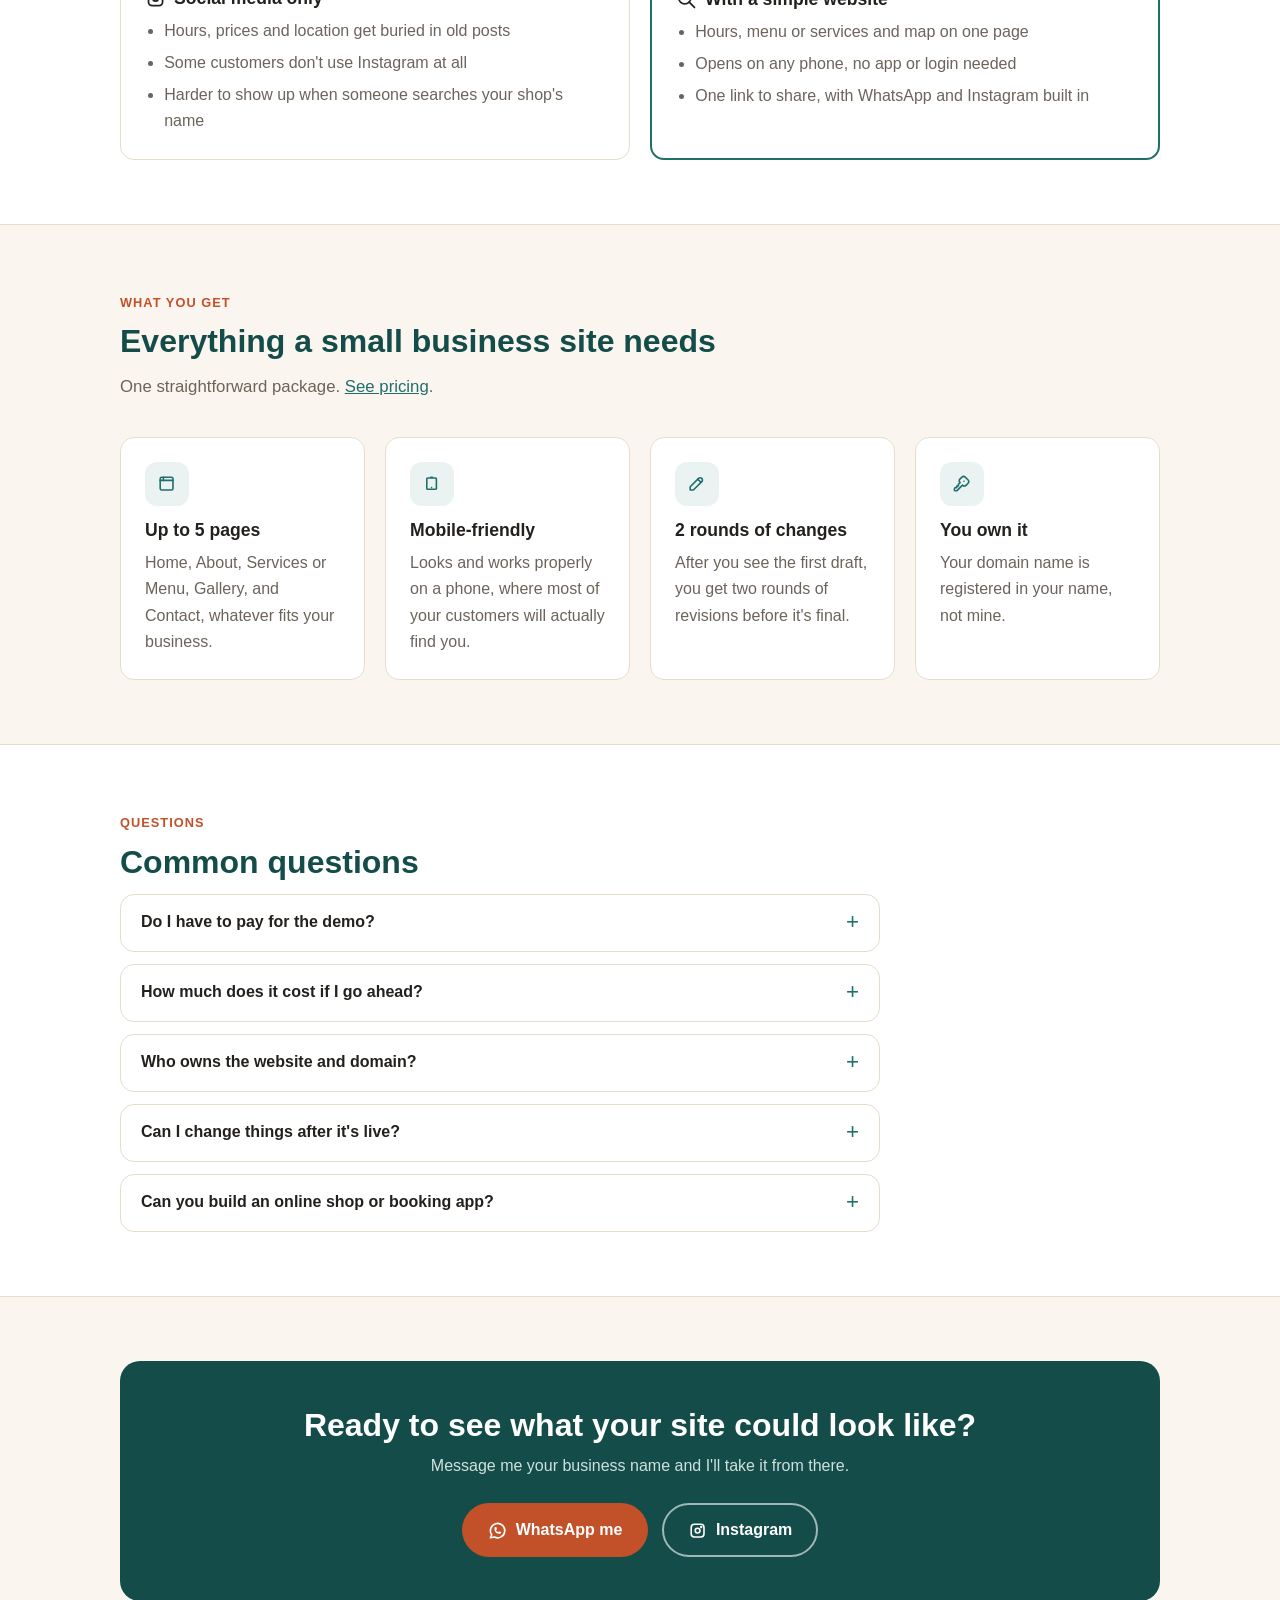
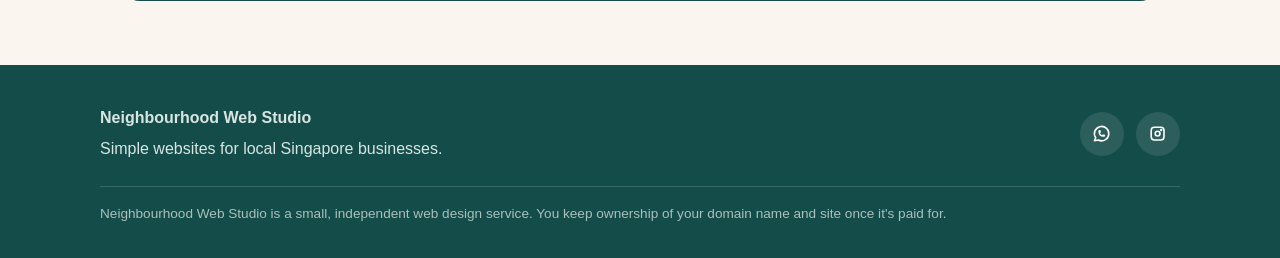
==== commit 5f9c190b: "Redesign studio site using UI UX Pro Max guidance Keeps every <head> tag (SEO, sitemap, structured d" ====
--- a/index.html
+++ b/index.html
@@ -31,15 +31,19 @@
 </head>
 <body>
 
+<a class="skip-link" href="#main">Skip to content</a>
+
 <header class="site-header">
   <div class="header-inner">
     <a class="brand" href="index.html">
-      <svg class="icon" xmlns="http://www.w3.org/2000/svg" viewBox="0 0 24 24" fill="none" stroke="currentColor" stroke-width="2" stroke-linecap="round" stroke-linejoin="round" aria-hidden="true">
-        <path d="M5 12l-2 0l9 -9l9 9l-2 0" /><path d="M5 12l0 7a2 2 0 0 0 2 2l10 0a2 2 0 0 0 2 -2l0 -7" /><path d="M9 21l0 -6a2 2 0 0 1 2 -2l2 0a2 2 0 0 1 2 2l0 6" />
-      </svg>
+      <svg class="icon" xmlns="http://www.w3.org/2000/svg" viewBox="0 0 24 24" fill="none" stroke="currentColor" stroke-width="2" stroke-linecap="round" stroke-linejoin="round" aria-hidden="true"><path d="M5 12l-2 0l9 -9l9 9l-2 0" /><path d="M5 12l0 7a2 2 0 0 0 2 2l10 0a2 2 0 0 0 2 -2l0 -7" /><path d="M9 21l0 -6a2 2 0 0 1 2 -2l2 0a2 2 0 0 1 2 2l0 6" /></svg>
       Neighbourhood Web Studio
     </a>
-    <nav class="main-nav" aria-label="Main">
+    <button class="nav-toggle" type="button" aria-expanded="false" aria-controls="main-nav">
+      <svg class="icon" xmlns="http://www.w3.org/2000/svg" viewBox="0 0 24 24" fill="none" stroke="currentColor" stroke-width="2" stroke-linecap="round" stroke-linejoin="round" aria-hidden="true"><path d="M4 6l16 0" /><path d="M4 12l16 0" /><path d="M4 18l16 0" /></svg>
+      Menu
+    </button>
+    <nav class="main-nav" id="main-nav" aria-label="Main">
       <ul>
         <li><a href="index.html" aria-current="page">Home</a></li>
         <li><a href="services.html">Services</a></li>
@@ -51,95 +55,172 @@
   </div>
 </header>
 
-<main>
+<main id="main">
   <section class="hero">
-    <div class="section-inner">
-      <h1>Simple, mobile-friendly websites for local Singapore businesses</h1>
-      <p class="lede">If your business has no website — or one that's outdated and hard to use on a phone — I'll build you a free demo first. You only pay if you love it.</p>
-      <div class="button-group">
+    <div class="section-inner hero-grid">
+      <div>
+        <span class="eyebrow">Websites for local Singapore businesses</span>
+        <h1>Your business, easy to find on any phone</h1>
+        <p class="lede">If your business has no website, or one that's outdated and hard to use on a phone, I'll build you a free demo first. You only pay if you love it.</p>
+        <div class="button-group">
         <a class="btn btn-primary" href="https://wa.me/6596791769" target="_blank" rel="noopener">
-          <svg class="icon" xmlns="http://www.w3.org/2000/svg" viewBox="0 0 24 24" fill="none" stroke="currentColor" stroke-width="2" stroke-linecap="round" stroke-linejoin="round" aria-hidden="true">
-            <path d="M3 21l1.65 -3.8a9 9 0 1 1 3.4 2.9l-5.05 .9" /><path d="M9 10a.5 .5 0 0 0 1 0v-1a.5 .5 0 0 0 -1 0v1a5 5 0 0 0 5 5h1a.5 .5 0 0 0 0 -1h-1a.5 .5 0 0 0 0 1" />
-          </svg>
+          <svg class="icon" xmlns="http://www.w3.org/2000/svg" viewBox="0 0 24 24" fill="none" stroke="currentColor" stroke-width="2" stroke-linecap="round" stroke-linejoin="round" aria-hidden="true"><path d="M3 21l1.65 -3.8a9 9 0 1 1 3.4 2.9l-5.05 .9" /><path d="M9 10a.5 .5 0 0 0 1 0v-1a.5 .5 0 0 0 -1 0v1a5 5 0 0 0 5 5h1a.5 .5 0 0 0 0 -1h-1a.5 .5 0 0 0 0 1" /></svg>
           Message on WhatsApp
         </a>
         <a class="btn btn-secondary" href="https://www.instagram.com/ky.ler.11/" target="_blank" rel="noopener">
-          <svg class="icon" xmlns="http://www.w3.org/2000/svg" viewBox="0 0 24 24" fill="none" stroke="currentColor" stroke-width="2" stroke-linecap="round" stroke-linejoin="round" aria-hidden="true">
-            <path d="M4 4m0 4a4 4 0 0 1 4 -4h8a4 4 0 0 1 4 4v8a4 4 0 0 1 -4 4h-8a4 4 0 0 1 -4 -4z" /><path d="M12 12m-3 0a3 3 0 1 0 6 0a3 3 0 1 0 -6 0" /><path d="M16.5 7.5m-.5 0a.5 .5 0 1 0 1 0a.5 .5 0 1 0 -1 0" />
-          </svg>
+          <svg class="icon" xmlns="http://www.w3.org/2000/svg" viewBox="0 0 24 24" fill="none" stroke="currentColor" stroke-width="2" stroke-linecap="round" stroke-linejoin="round" aria-hidden="true"><path d="M4 4m0 4a4 4 0 0 1 4 -4h8a4 4 0 0 1 4 4v8a4 4 0 0 1 -4 4h-8a4 4 0 0 1 -4 -4z" /><path d="M12 12m-3 0a3 3 0 1 0 6 0a3 3 0 1 0 -6 0" /><path d="M16.5 7.5m-.5 0a.5 .5 0 1 0 1 0a.5 .5 0 1 0 -1 0" /></svg>
           Follow on Instagram
         </a>
+        </div>
+        <ul class="trust-list">
+          <li><svg class="icon" xmlns="http://www.w3.org/2000/svg" viewBox="0 0 24 24" fill="none" stroke="currentColor" stroke-width="2" stroke-linecap="round" stroke-linejoin="round" aria-hidden="true"><path d="M5 12l5 5l10 -10" /></svg> Free demo first</li>
+          <li><svg class="icon" xmlns="http://www.w3.org/2000/svg" viewBox="0 0 24 24" fill="none" stroke="currentColor" stroke-width="2" stroke-linecap="round" stroke-linejoin="round" aria-hidden="true"><path d="M5 12l5 5l10 -10" /></svg> Nothing to pay unless you like it</li>
+          <li><svg class="icon" xmlns="http://www.w3.org/2000/svg" viewBox="0 0 24 24" fill="none" stroke="currentColor" stroke-width="2" stroke-linecap="round" stroke-linejoin="round" aria-hidden="true"><path d="M5 12l5 5l10 -10" /></svg> Your domain, in your name</li>
+        </ul>
+      </div>
+      <div>
+        <div class="phone" role="img" aria-label="Example of a small business website on a phone">
+          <div class="phone-screen" aria-hidden="true">
+            <div class="phone-bar">Your Shop Name<small>Open today</small></div>
+            <div class="phone-body">
+              <div class="phone-img"></div>
+              <div class="phone-row"><span>Opening hours</span><span>See times</span></div>
+              <div class="phone-row"><span>Menu &amp; prices</span><span>View</span></div>
+              <div class="phone-row"><span>Find us</span><span>Map</span></div>
+              <div class="phone-btn">WhatsApp us</div>
+            </div>
+          </div>
+        </div>
+        <p class="phone-caption">Example layout, not a real client</p>
       </div>
     </div>
   </section>
 
   <section aria-labelledby="how-it-works-heading">
     <div class="section-inner">
-      <h2 id="how-it-works-heading" class="section-title">How it works</h2>
-      <p class="section-lede">No commitment, no upfront cost — you see exactly what you're getting before you spend a cent.</p>
-      <div class="step-list">
-        <article class="step">
+      <span class="eyebrow">How it works</span>
+      <h2 id="how-it-works-heading" class="section-title">Three steps, no upfront cost</h2>
+      <p class="section-lede">You see exactly what you're getting before you spend a cent.</p>
+      <ol class="step-list">
+        <li class="step">
           <span class="step-number" aria-hidden="true">1</span>
           <h3>Message me</h3>
-          <p>Send a WhatsApp or Instagram message with your business name — that's all I need to get started.</p>
-        </article>
-        <article class="step">
+          <p>Send a WhatsApp or Instagram message with your business name. That's all I need to get started.</p>
+        </li>
+        <li class="step">
           <span class="step-number" aria-hidden="true">2</span>
           <h3>I build a free demo</h3>
-          <p>I research your business and build a real, working demo website — mobile-friendly, ready to view in any browser.</p>
-        </article>
-        <article class="step">
+          <p>I research your business and build a real, working demo website you can open on your phone.</p>
+        </li>
+        <li class="step">
           <span class="step-number" aria-hidden="true">3</span>
           <h3>You decide</h3>
           <p>Like it? We agree a price and go live. Not for you? No hard feelings, no charge.</p>
-        </article>
+        </li>
+      </ol>
+    </div>
+  </section>
+
+  <section class="alt" aria-labelledby="why-heading">
+    <div class="section-inner">
+      <span class="eyebrow">Already on Instagram?</span>
+      <h2 id="why-heading" class="section-title">Why a website still helps</h2>
+      <p class="section-lede">Social media is great for photos and updates. A website is where people land when they search for you.</p>
+      <div class="compare">
+        <div class="card">
+          <h3><svg class="icon" xmlns="http://www.w3.org/2000/svg" viewBox="0 0 24 24" fill="none" stroke="currentColor" stroke-width="2" stroke-linecap="round" stroke-linejoin="round" aria-hidden="true"><path d="M4 4m0 4a4 4 0 0 1 4 -4h8a4 4 0 0 1 4 4v8a4 4 0 0 1 -4 4h-8a4 4 0 0 1 -4 -4z" /><path d="M12 12m-3 0a3 3 0 1 0 6 0a3 3 0 1 0 -6 0" /><path d="M16.5 7.5m-.5 0a.5 .5 0 1 0 1 0a.5 .5 0 1 0 -1 0" /></svg> Social media only</h3>
+          <ul>
+            <li>Hours, prices and location get buried in old posts</li>
+            <li>Some customers don't use Instagram at all</li>
+            <li>Harder to show up when someone searches your shop's name</li>
+          </ul>
+        </div>
+        <div class="card highlight">
+          <h3><svg class="icon" xmlns="http://www.w3.org/2000/svg" viewBox="0 0 24 24" fill="none" stroke="currentColor" stroke-width="2" stroke-linecap="round" stroke-linejoin="round" aria-hidden="true"><path d="M10 10m-7 0a7 7 0 1 0 14 0a7 7 0 1 0 -14 0" /><path d="M21 21l-6 -6" /></svg> With a simple website</h3>
+          <ul>
+            <li>Hours, menu or services and map on one page</li>
+            <li>Opens on any phone, no app or login needed</li>
+            <li>One link to share, with WhatsApp and Instagram built in</li>
+          </ul>
+        </div>
       </div>
     </div>
   </section>
 
   <section aria-labelledby="what-you-get-heading">
     <div class="section-inner">
-      <h2 id="what-you-get-heading" class="section-title">What you get</h2>
+      <span class="eyebrow">What you get</span>
+      <h2 id="what-you-get-heading" class="section-title">Everything a small business site needs</h2>
+      <p class="section-lede">One straightforward package. <a href="pricing.html">See pricing</a>.</p>
       <div class="card-grid">
         <div class="card">
-          <div class="card-icon" aria-hidden="true">
-            <svg class="icon" xmlns="http://www.w3.org/2000/svg" viewBox="0 0 24 24" fill="none" stroke="currentColor" stroke-width="2" stroke-linecap="round" stroke-linejoin="round"><path d="M4 4m0 2a2 2 0 0 1 2 -2h12a2 2 0 0 1 2 2v12a2 2 0 0 1 -2 2h-12a2 2 0 0 1 -2 -2z" /><path d="M4 8h16" /><path d="M8 4v4" /></svg>
-          </div>
+          <div class="card-icon" aria-hidden="true"><svg class="icon" xmlns="http://www.w3.org/2000/svg" viewBox="0 0 24 24" fill="none" stroke="currentColor" stroke-width="2" stroke-linecap="round" stroke-linejoin="round" aria-hidden="true"><path d="M4 4m0 2a2 2 0 0 1 2 -2h12a2 2 0 0 1 2 2v12a2 2 0 0 1 -2 2h-12a2 2 0 0 1 -2 -2z" /><path d="M4 8h16" /><path d="M8 4v4" /></svg></div>
           <h3>Up to 5 pages</h3>
-          <p>Home, About, Services or Menu, Gallery, and Contact — whatever fits your business.</p>
-        </div>
-        <div class="card">
-          <div class="card-icon" aria-hidden="true">
-            <svg class="icon" xmlns="http://www.w3.org/2000/svg" viewBox="0 0 24 24" fill="none" stroke="currentColor" stroke-width="2" stroke-linecap="round" stroke-linejoin="round"><path d="M6 5m0 1a1 1 0 0 1 1 -1h10a1 1 0 0 1 1 1v12a1 1 0 0 1 -1 1h-10a1 1 0 0 1 -1 -1z" /><path d="M11 4h2" /><path d="M12 17v.01" /></svg>
-          </div>
+          <p>Home, About, Services or Menu, Gallery, and Contact, whatever fits your business.</p>
+        </div>
+        <div class="card">
+          <div class="card-icon" aria-hidden="true"><svg class="icon" xmlns="http://www.w3.org/2000/svg" viewBox="0 0 24 24" fill="none" stroke="currentColor" stroke-width="2" stroke-linecap="round" stroke-linejoin="round" aria-hidden="true"><path d="M6 5m0 1a1 1 0 0 1 1 -1h10a1 1 0 0 1 1 1v12a1 1 0 0 1 -1 1h-10a1 1 0 0 1 -1 -1z" /><path d="M11 4h2" /><path d="M12 17v.01" /></svg></div>
           <h3>Mobile-friendly</h3>
-          <p>Looks and works properly on a phone — where most of your customers will actually find you.</p>
-        </div>
-        <div class="card">
-          <div class="card-icon" aria-hidden="true">
-            <svg class="icon" xmlns="http://www.w3.org/2000/svg" viewBox="0 0 24 24" fill="none" stroke="currentColor" stroke-width="2" stroke-linecap="round" stroke-linejoin="round"><path d="M7 7h10v10h-10z" /><path d="M20.777 14.166a1 1 0 0 1 -.777 -.966v-2.4a1 1 0 0 1 .777 -.966a2.5 2.5 0 0 0 -.777 -4.834h-.5" /><path d="M17 4h-10a2 2 0 0 0 -2 2v12a2 2 0 0 0 2 2h10a2 2 0 0 0 2 -2v-1" /></svg>
-          </div>
+          <p>Looks and works properly on a phone, where most of your customers will actually find you.</p>
+        </div>
+        <div class="card">
+          <div class="card-icon" aria-hidden="true"><svg class="icon" xmlns="http://www.w3.org/2000/svg" viewBox="0 0 24 24" fill="none" stroke="currentColor" stroke-width="2" stroke-linecap="round" stroke-linejoin="round" aria-hidden="true"><path d="M4 20h4l10.5 -10.5a2.828 2.828 0 1 0 -4 -4l-10.5 10.5v4" /><path d="M13.5 6.5l4 4" /></svg></div>
           <h3>2 rounds of changes</h3>
           <p>After you see the first draft, you get two rounds of revisions before it's final.</p>
         </div>
         <div class="card">
-          <div class="card-icon" aria-hidden="true">
-            <svg class="icon" xmlns="http://www.w3.org/2000/svg" viewBox="0 0 24 24" fill="none" stroke="currentColor" stroke-width="2" stroke-linecap="round" stroke-linejoin="round"><path d="M5 12l5 5l10 -10" /></svg>
-          </div>
-          <h3>Free demo first</h3>
-          <p>You see the real, working site before any money changes hands — always.</p>
-        </div>
-      </div>
-    </div>
-  </section>
-
-  <section aria-labelledby="cta-heading">
-    <div class="section-inner" style="text-align:center;">
-      <h2 id="cta-heading" class="section-title">Ready to see what your site could look like?</h2>
-      <p class="section-lede" style="margin-left:auto;margin-right:auto;">Message me your business name — I'll take it from there.</p>
-      <div class="button-group">
-        <a class="btn btn-outline" href="https://wa.me/6596791769" target="_blank" rel="noopener">WhatsApp me</a>
-        <a class="btn btn-outline" href="contact.html">See all contact options</a>
+          <div class="card-icon" aria-hidden="true"><svg class="icon" xmlns="http://www.w3.org/2000/svg" viewBox="0 0 24 24" fill="none" stroke="currentColor" stroke-width="2" stroke-linecap="round" stroke-linejoin="round" aria-hidden="true"><path d="M16.555 3.843l3.602 3.602a2.877 2.877 0 0 1 0 4.069l-2.643 2.643a2.877 2.877 0 0 1 -4.069 0l-.301 -.301l-6.558 6.558a2 2 0 0 1 -1.239 .578l-.175 .008h-1.172a1 1 0 0 1 -.993 -.883l-.007 -.117v-1.172a2 2 0 0 1 .467 -1.284l.119 -.13l.414 -.414h2v-2h2v-2l2.144 -2.144l-.301 -.301a2.877 2.877 0 0 1 0 -4.069l2.643 -2.643a2.877 2.877 0 0 1 4.069 0z" /><path d="M15 9h.01" /></svg></div>
+          <h3>You own it</h3>
+          <p>Your domain name is registered in your name, not mine.</p>
+        </div>
+      </div>
+    </div>
+  </section>
+
+  <section class="alt" aria-labelledby="faq-heading">
+    <div class="section-inner">
+      <span class="eyebrow">Questions</span>
+      <h2 id="faq-heading" class="section-title">Common questions</h2>
+      <div class="faq">
+        <details>
+          <summary>Do I have to pay for the demo?</summary>
+          <p>No. The demo is free, and you're under no obligation to go ahead with it.</p>
+        </details>
+        <details>
+          <summary>How much does it cost if I go ahead?</summary>
+          <p>Prices are listed on the <a href="pricing.html">pricing page</a>. You pay 50% once you approve the demo and the other 50% before the site goes live.</p>
+        </details>
+        <details>
+          <summary>Who owns the website and domain?</summary>
+          <p>You do. The domain is registered in your name, and you keep the site once it's paid for.</p>
+        </details>
+        <details>
+          <summary>Can I change things after it's live?</summary>
+          <p>Yes. Small updates are covered by the optional monthly care plan, or you can pay for changes when you need them. See <a href="services.html">services</a>.</p>
+        </details>
+        <details>
+          <summary>Can you build an online shop or booking app?</summary>
+          <p>Online shops with payments, logins and custom apps are outside what I offer. A simple booking form is available as an add-on. Ask me anyway and I'll tell you honestly if it's a fit.</p>
+        </details>
+      </div>
+    </div>
+  </section>
+
+  <section>
+    <div class="section-inner">
+      <div class="cta-band">
+        <h2>Ready to see what your site could look like?</h2>
+        <p>Message me your business name and I'll take it from there.</p>
+        <div class="button-group">
+        <a class="btn btn-primary" href="https://wa.me/6596791769" target="_blank" rel="noopener">
+          <svg class="icon" xmlns="http://www.w3.org/2000/svg" viewBox="0 0 24 24" fill="none" stroke="currentColor" stroke-width="2" stroke-linecap="round" stroke-linejoin="round" aria-hidden="true"><path d="M3 21l1.65 -3.8a9 9 0 1 1 3.4 2.9l-5.05 .9" /><path d="M9 10a.5 .5 0 0 0 1 0v-1a.5 .5 0 0 0 -1 0v1a5 5 0 0 0 5 5h1a.5 .5 0 0 0 0 -1h-1a.5 .5 0 0 0 0 1" /></svg>
+          WhatsApp me
+        </a>
+        <a class="btn btn-secondary" href="https://www.instagram.com/ky.ler.11/" target="_blank" rel="noopener">
+          <svg class="icon" xmlns="http://www.w3.org/2000/svg" viewBox="0 0 24 24" fill="none" stroke="currentColor" stroke-width="2" stroke-linecap="round" stroke-linejoin="round" aria-hidden="true"><path d="M4 4m0 4a4 4 0 0 1 4 -4h8a4 4 0 0 1 4 4v8a4 4 0 0 1 -4 4h-8a4 4 0 0 1 -4 -4z" /><path d="M12 12m-3 0a3 3 0 1 0 6 0a3 3 0 1 0 -6 0" /><path d="M16.5 7.5m-.5 0a.5 .5 0 1 0 1 0a.5 .5 0 1 0 -1 0" /></svg>
+          Instagram
+        </a>
+        </div>
       </div>
     </div>
   </section>
@@ -163,5 +244,12 @@
   <p class="footer-fine-print">Neighbourhood Web Studio is a small, independent web design service. You keep ownership of your domain name and site once it's paid for.</p>
 </footer>
 
+<a class="mobile-cta" href="https://wa.me/6596791769" target="_blank" rel="noopener">
+  <svg class="icon" xmlns="http://www.w3.org/2000/svg" viewBox="0 0 24 24" fill="none" stroke="currentColor" stroke-width="2" stroke-linecap="round" stroke-linejoin="round" aria-hidden="true"><path d="M3 21l1.65 -3.8a9 9 0 1 1 3.4 2.9l-5.05 .9" /><path d="M9 10a.5 .5 0 0 0 1 0v-1a.5 .5 0 0 0 -1 0v1a5 5 0 0 0 5 5h1a.5 .5 0 0 0 0 -1h-1a.5 .5 0 0 0 0 1" /></svg>
+  WhatsApp me for a free demo
+</a>
+
+<script src="nav.js"></script>
+
 </body>
 </html>
--- a/style.css
+++ b/style.css
@@ -1,7 +1,10 @@
 :root {
   --teal: #1f6f6b;
   --teal-dark: #144c49;
-  --coral: #e8734a;
+  --teal-soft: #eaf3f2;
+  --coral: #c2512a;        /* 4.6:1 with white text (the old #e8734a was 3:1) */
+  --coral-hover: #a8431f;
+  --coral-light: #f0a07f;  /* for accents on dark teal only */
   --cream: #faf6ef;
   --ink: #24211d;
   --muted: #6b6459;
@@ -10,6 +13,9 @@
   --font-heading: "Poppins", -apple-system, "Segoe UI", Arial, sans-serif;
   --font-body: "Inter", -apple-system, "Segoe UI", Roboto, Helvetica, Arial, sans-serif;
   --max-width: 1080px;
+  --radius: 14px;
+  --shadow: 0 1px 2px rgba(36, 33, 29, 0.05), 0 8px 24px rgba(36, 33, 29, 0.06);
+  --ease: 200ms ease;
 }
 
 * {
@@ -23,19 +29,28 @@
 body {
   margin: 0;
   font-family: var(--font-body);
+  font-size: 1rem;
   color: var(--ink);
   background: var(--cream);
   line-height: 1.65;
+  -webkit-font-smoothing: antialiased;
 }
 
 h1, h2, h3 {
   font-family: var(--font-heading);
   line-height: 1.25;
   margin-top: 0;
+  text-wrap: balance;
 }
 
 a {
   color: var(--teal);
+}
+
+:focus-visible {
+  outline: 3px solid var(--coral);
+  outline-offset: 3px;
+  border-radius: 6px;
 }
 
 .icon {
@@ -45,11 +60,30 @@
   vertical-align: -0.2em;
 }
 
+.skip-link {
+  position: absolute;
+  left: 1rem;
+  top: -3rem;
+  z-index: 100;
+  background: #fff;
+  color: var(--teal-dark);
+  padding: 0.6rem 1rem;
+  border-radius: 8px;
+  font-weight: 600;
+}
+
+.skip-link:focus {
+  top: 1rem;
+}
+
 /* Header */
 .site-header {
+  position: sticky;
+  top: 0;
+  z-index: 50;
   background: var(--teal-dark);
   color: #fff;
-  padding: 1.1rem 1.5rem;
+  padding: 0.75rem 1.25rem;
 }
 
 .header-inner {
@@ -59,48 +93,71 @@
   align-items: center;
   justify-content: space-between;
   flex-wrap: wrap;
-  gap: 0.85rem;
+  gap: 0.5rem 1rem;
 }
 
 .brand {
   display: inline-flex;
   align-items: center;
   gap: 0.6rem;
+  min-height: 44px;
   color: #fff;
   text-decoration: none;
   font-family: var(--font-heading);
-  font-size: 1.3rem;
+  font-size: 1.15rem;
   font-weight: 600;
 }
 
 .brand .icon {
-  color: var(--coral);
+  color: var(--coral-light);
   width: 1.6rem;
   height: 1.6rem;
 }
 
+.nav-toggle {
+  display: none;
+  align-items: center;
+  gap: 0.4rem;
+  min-height: 44px;
+  padding: 0 0.9rem;
+  border: 1px solid rgba(255, 255, 255, 0.35);
+  border-radius: 999px;
+  background: transparent;
+  color: #fff;
+  font: 600 0.95rem var(--font-body);
+  cursor: pointer;
+}
+
 .main-nav ul {
   list-style: none;
   display: flex;
   flex-wrap: wrap;
-  gap: 1.3rem;
+  gap: 0.25rem;
   margin: 0;
   padding: 0;
 }
 
 .main-nav a {
+  display: inline-flex;
+  align-items: center;
+  min-height: 44px;
+  padding: 0 0.75rem;
+  border-radius: 999px;
   color: #ece4d6;
   text-decoration: none;
   font-size: 0.95rem;
   font-weight: 500;
-  padding-bottom: 0.2rem;
-  border-bottom: 2px solid transparent;
-}
-
-.main-nav a:hover,
+  transition: background var(--ease), color var(--ease);
+}
+
+.main-nav a:hover {
+  color: #fff;
+  background: rgba(255, 255, 255, 0.08);
+}
+
 .main-nav a[aria-current="page"] {
   color: #fff;
-  border-bottom-color: var(--coral);
+  background: rgba(255, 255, 255, 0.14);
 }
 
 main {
@@ -114,33 +171,164 @@
 }
 
 section {
-  padding: 3rem 0;
+  padding: 4rem 0;
+}
+
+section.alt {
+  background: #fff;
+  border-top: 1px solid var(--line);
+  border-bottom: 1px solid var(--line);
+}
+
+.eyebrow {
+  display: inline-block;
+  font-size: 0.8rem;
+  font-weight: 600;
+  letter-spacing: 0.08em;
+  text-transform: uppercase;
+  color: var(--coral);
+  margin-bottom: 0.5rem;
 }
 
 /* Hero */
 .hero {
-  background: linear-gradient(135deg, var(--teal), var(--teal-dark));
-  color: #fff;
-  padding: 4rem 1.25rem;
-}
-
-.hero .section-inner {
-  padding: 0 1.25rem;
-  text-align: center;
+  background: linear-gradient(160deg, var(--teal) 0%, var(--teal-dark) 70%);
+  color: #fff;
+  padding: 4.5rem 0 5rem;
+  overflow: hidden;
+}
+
+.hero-grid {
+  display: grid;
+  grid-template-columns: 1.15fr 0.85fr;
+  gap: 3rem;
+  align-items: center;
+}
+
+.hero .eyebrow {
+  color: var(--coral-light);
 }
 
 .hero h1 {
-  font-size: clamp(2rem, 5vw, 2.75rem);
-  margin-bottom: 0.75rem;
+  font-size: clamp(2rem, 5vw, 3rem);
+  margin-bottom: 1rem;
 }
 
 .hero p.lede {
-  max-width: 56ch;
-  margin: 0 auto 1.75rem;
+  max-width: 52ch;
+  margin: 0 0 1.75rem;
   color: #e4ecea;
   font-size: 1.1rem;
 }
 
+.hero .button-group {
+  justify-content: flex-start;
+}
+
+.trust-list {
+  list-style: none;
+  display: flex;
+  flex-wrap: wrap;
+  gap: 0.5rem 1.25rem;
+  margin: 1.75rem 0 0;
+  padding: 0;
+  color: #e4ecea;
+  font-size: 0.95rem;
+}
+
+.trust-list li {
+  display: inline-flex;
+  align-items: center;
+  gap: 0.4rem;
+}
+
+.trust-list .icon {
+  color: var(--coral-light);
+}
+
+/* Phone mockup (drawn in CSS, labelled as an example) */
+.phone {
+  justify-self: center;
+  width: min(270px, 80vw);
+  aspect-ratio: 9 / 18.5;
+  background: #0f1f1e;
+  border-radius: 38px;
+  padding: 12px;
+  box-shadow: 0 30px 60px rgba(0, 0, 0, 0.35);
+  transform: rotate(3deg);
+}
+
+.phone-screen {
+  height: 100%;
+  background: var(--cream);
+  border-radius: 28px;
+  overflow: hidden;
+  color: var(--ink);
+  font-size: 0.7rem;
+  display: flex;
+  flex-direction: column;
+}
+
+.phone-bar {
+  background: var(--coral);
+  color: #fff;
+  padding: 1.4rem 0.9rem 0.9rem;
+  font-family: var(--font-heading);
+  font-weight: 600;
+  font-size: 0.95rem;
+}
+
+.phone-bar small {
+  display: block;
+  font-family: var(--font-body);
+  font-weight: 400;
+  font-size: 0.68rem;
+  opacity: 0.9;
+}
+
+.phone-body {
+  padding: 0.8rem;
+  display: grid;
+  gap: 0.55rem;
+}
+
+.phone-img {
+  height: 84px;
+  border-radius: 10px;
+  background: linear-gradient(135deg, #f3d6c6, #e9b89d);
+}
+
+.phone-row {
+  display: flex;
+  justify-content: space-between;
+  background: #fff;
+  border: 1px solid var(--line);
+  border-radius: 8px;
+  padding: 0.45rem 0.6rem;
+}
+
+.phone-row span:last-child {
+  color: var(--muted);
+}
+
+.phone-btn {
+  margin-top: 0.2rem;
+  background: var(--teal);
+  color: #fff;
+  text-align: center;
+  border-radius: 999px;
+  padding: 0.5rem;
+  font-weight: 600;
+}
+
+.phone-caption {
+  text-align: center;
+  font-size: 0.8rem;
+  color: #cfe1de;
+  margin-top: 1.25rem;
+}
+
+/* Buttons */
 .button-group {
   display: flex;
   flex-wrap: wrap;
@@ -151,13 +339,21 @@
 .btn {
   display: inline-flex;
   align-items: center;
+  justify-content: center;
   gap: 0.55rem;
+  min-height: 48px;
   padding: 0.75rem 1.5rem;
   border-radius: 999px;
   text-decoration: none;
   font-weight: 600;
-  font-size: 0.98rem;
+  font-size: 1rem;
   border: 2px solid transparent;
+  cursor: pointer;
+  transition: background var(--ease), border-color var(--ease), color var(--ease), transform var(--ease);
+}
+
+.btn:active {
+  transform: translateY(1px);
 }
 
 .btn-primary {
@@ -166,7 +362,7 @@
 }
 
 .btn-primary:hover {
-  background: #d3623a;
+  background: var(--coral-hover);
 }
 
 .btn-secondary {
@@ -194,16 +390,34 @@
 /* Section headings */
 h2.section-title {
   color: var(--teal-dark);
-  border-bottom: 3px solid var(--coral);
-  display: inline-block;
-  padding-bottom: 0.35rem;
-  margin-bottom: 1.75rem;
+  font-size: clamp(1.5rem, 3.5vw, 2rem);
+  margin-bottom: 0.75rem;
+}
+
+h2.section-title + .section-lede {
+  margin-top: 0;
+}
+
+.page-title {
+  color: var(--teal-dark);
+  font-size: clamp(1.9rem, 5vw, 2.6rem);
+  margin-bottom: 0.75rem;
 }
 
 .section-lede {
-  max-width: 65ch;
+  max-width: 62ch;
   color: var(--muted);
-  margin-bottom: 2rem;
+  font-size: 1.05rem;
+  margin-bottom: 2.25rem;
+}
+
+.center {
+  text-align: center;
+}
+
+.center .section-lede {
+  margin-left: auto;
+  margin-right: auto;
 }
 
 /* Step list */
@@ -211,34 +425,36 @@
   display: grid;
   grid-template-columns: repeat(3, 1fr);
   gap: 1.5rem;
-  counter-reset: step;
+  list-style: none;
+  margin: 0;
+  padding: 0;
 }
 
 .step {
   background: var(--card);
   border: 1px solid var(--line);
-  border-radius: 12px;
-  padding: 1.5rem;
-  position: relative;
+  border-radius: var(--radius);
+  padding: 1.6rem;
+  box-shadow: var(--shadow);
 }
 
 .step-number {
   display: inline-flex;
   align-items: center;
   justify-content: center;
-  width: 2.25rem;
-  height: 2.25rem;
+  width: 2.5rem;
+  height: 2.5rem;
   border-radius: 50%;
   background: var(--teal);
   color: #fff;
   font-family: var(--font-heading);
   font-weight: 600;
-  margin-bottom: 0.75rem;
+  margin-bottom: 0.9rem;
 }
 
 .step h3 {
   margin: 0 0 0.5rem;
-  font-size: 1.1rem;
+  font-size: 1.15rem;
 }
 
 .step p {
@@ -250,26 +466,26 @@
 .card-grid {
   display: grid;
   grid-template-columns: repeat(auto-fit, minmax(230px, 1fr));
-  gap: 1.4rem;
+  gap: 1.25rem;
 }
 
 .card {
   background: var(--card);
   border: 1px solid var(--line);
-  border-radius: 12px;
-  padding: 1.4rem;
+  border-radius: var(--radius);
+  padding: 1.5rem;
 }
 
 .card-icon {
   display: inline-flex;
   align-items: center;
   justify-content: center;
-  width: 2.5rem;
-  height: 2.5rem;
-  border-radius: 10px;
-  background: #eaf3f2;
+  width: 2.75rem;
+  height: 2.75rem;
+  border-radius: 12px;
+  background: var(--teal-soft);
   color: var(--teal);
-  margin-bottom: 0.85rem;
+  margin-bottom: 0.9rem;
 }
 
 .card h3 {
@@ -282,13 +498,169 @@
   color: var(--muted);
 }
 
-/* Pricing table */
+/* Compare: Instagram vs website */
+.compare {
+  display: grid;
+  grid-template-columns: 1fr 1fr;
+  gap: 1.25rem;
+}
+
+.compare .card h3 {
+  display: flex;
+  align-items: center;
+  gap: 0.5rem;
+}
+
+.compare ul {
+  margin: 0.5rem 0 0;
+  padding-left: 1.2rem;
+  color: var(--muted);
+}
+
+.compare li + li {
+  margin-top: 0.35rem;
+}
+
+.compare .card.highlight {
+  border: 2px solid var(--teal);
+}
+
+/* FAQ */
+.faq {
+  max-width: 760px;
+  display: grid;
+  gap: 0.75rem;
+}
+
+.faq details {
+  background: var(--card);
+  border: 1px solid var(--line);
+  border-radius: var(--radius);
+  padding: 0 1.25rem;
+}
+
+.faq summary {
+  display: flex;
+  align-items: center;
+  justify-content: space-between;
+  gap: 1rem;
+  min-height: 56px;
+  font-weight: 600;
+  cursor: pointer;
+  list-style: none;
+}
+
+.faq summary::-webkit-details-marker {
+  display: none;
+}
+
+.faq summary::after {
+  content: "+";
+  font-size: 1.4rem;
+  font-weight: 400;
+  color: var(--teal);
+  transition: transform var(--ease);
+}
+
+.faq details[open] summary::after {
+  transform: rotate(45deg);
+}
+
+.faq details p {
+  margin: 0 0 1.1rem;
+  color: var(--muted);
+}
+
+/* CTA band */
+.cta-band {
+  background: var(--teal-dark);
+  color: #fff;
+  border-radius: 20px;
+  padding: 2.75rem 1.5rem;
+  text-align: center;
+}
+
+.cta-band h2 {
+  font-size: clamp(1.5rem, 3.5vw, 2rem);
+  margin-bottom: 0.5rem;
+}
+
+.cta-band p {
+  color: #cfe1de;
+  margin: 0 auto 1.5rem;
+  max-width: 50ch;
+}
+
+/* Pricing */
+.price-cards {
+  display: grid;
+  grid-template-columns: repeat(auto-fit, minmax(260px, 1fr));
+  gap: 1.25rem;
+  margin-bottom: 2.5rem;
+}
+
+.price-card {
+  background: var(--card);
+  border: 1px solid var(--line);
+  border-radius: var(--radius);
+  padding: 1.75rem;
+  box-shadow: var(--shadow);
+  display: flex;
+  flex-direction: column;
+}
+
+.price-card.featured {
+  border: 2px solid var(--coral);
+  position: relative;
+}
+
+.price-badge {
+  position: absolute;
+  top: -0.8rem;
+  left: 1.5rem;
+  background: var(--coral);
+  color: #fff;
+  font-size: 0.78rem;
+  font-weight: 600;
+  padding: 0.2rem 0.7rem;
+  border-radius: 999px;
+}
+
+.price-card h3 {
+  margin: 0 0 0.25rem;
+  font-size: 1.1rem;
+}
+
+.price-amount {
+  font-family: var(--font-heading);
+  font-size: 2.2rem;
+  font-weight: 700;
+  color: var(--teal-dark);
+  margin: 0.5rem 0;
+}
+
+.price-amount small {
+  font-size: 0.95rem;
+  font-weight: 500;
+  color: var(--muted);
+}
+
+.price-card ul {
+  margin: 0.5rem 0 1.5rem;
+  padding-left: 1.2rem;
+  color: var(--muted);
+}
+
+.price-card .btn {
+  margin-top: auto;
+}
+
 .price-table {
   width: 100%;
   border-collapse: collapse;
   background: var(--card);
   border: 1px solid var(--line);
-  border-radius: 12px;
+  border-radius: var(--radius);
   overflow: hidden;
 }
 
@@ -297,14 +669,20 @@
   font-family: var(--font-heading);
   font-weight: 600;
   color: var(--teal-dark);
-  padding: 1rem 1.25rem 0;
+  padding: 0 0 0.75rem;
 }
 
 .price-table th,
 .price-table td {
   text-align: left;
-  padding: 0.85rem 1.25rem;
+  padding: 0.9rem 1.25rem;
   border-bottom: 1px solid var(--line);
+}
+
+.price-table td:last-child,
+.price-table th:last-child {
+  text-align: right;
+  white-space: nowrap;
 }
 
 .price-table thead th {
@@ -319,42 +697,90 @@
   border-bottom: none;
 }
 
-.price-highlight {
-  color: var(--coral);
-  font-weight: 700;
-}
-
 .price-note {
   background: #fff6e9;
   border: 1px solid #e7c17f;
-  border-radius: 10px;
+  border-radius: 12px;
   padding: 1rem 1.25rem;
-  margin-top: 1.5rem;
+  margin-top: 1.75rem;
   color: #6b5116;
-  font-size: 0.95rem;
 }
 
 /* Portfolio */
+.portfolio-grid {
+  grid-template-columns: repeat(auto-fit, minmax(290px, 1fr));
+}
+
 .portfolio-card {
   background: var(--card);
   border: 1px solid var(--line);
-  border-radius: 12px;
+  border-radius: var(--radius);
   overflow: hidden;
+  box-shadow: var(--shadow);
 }
 
 .portfolio-thumb {
-  background: repeating-linear-gradient(135deg, #e6ede9, #e6ede9 12px, #eef3f0 12px, #eef3f0 24px);
-  min-height: 140px;
-  display: flex;
-  align-items: center;
+  --tint: var(--teal);
+  background: linear-gradient(135deg, var(--teal-soft), #f4efe6);
+  padding: 1.25rem 1.25rem 0;
+  display: flex;
   justify-content: center;
-  color: var(--teal-dark);
-}
-
-.portfolio-thumb .icon {
-  width: 2.5rem;
-  height: 2.5rem;
-}
+}
+
+/* Mini browser window drawn in CSS */
+.mini-site {
+  width: 100%;
+  max-width: 240px;
+  background: #fff;
+  border-radius: 10px 10px 0 0;
+  border: 1px solid var(--line);
+  border-bottom: none;
+  overflow: hidden;
+}
+
+.mini-site .mini-top {
+  display: flex;
+  gap: 4px;
+  padding: 6px 8px;
+  background: #f1ece1;
+}
+
+.mini-site .mini-top i {
+  width: 6px;
+  height: 6px;
+  border-radius: 50%;
+  background: #d8cfbf;
+}
+
+.mini-site .mini-hero {
+  height: 46px;
+  background: var(--tint);
+  display: flex;
+  align-items: center;
+  justify-content: center;
+  color: #fff;
+}
+
+.mini-site .mini-hero .icon {
+  width: 1.4rem;
+  height: 1.4rem;
+}
+
+.mini-site .mini-lines {
+  padding: 8px;
+  display: grid;
+  gap: 5px;
+}
+
+.mini-site .mini-lines b {
+  display: block;
+  height: 6px;
+  border-radius: 3px;
+  background: #ece6da;
+}
+
+.mini-site .mini-lines b:nth-child(2) { width: 80%; }
+.mini-site .mini-lines b:nth-child(3) { width: 55%; }
 
 .portfolio-body {
   padding: 1.25rem;
@@ -375,24 +801,23 @@
   display: flex;
   flex-wrap: wrap;
   gap: 0.4rem;
-  margin-top: 0.75rem;
+  margin-top: 0.85rem;
 }
 
 .portfolio-tags span {
-  background: #eaf3f2;
+  background: var(--teal-soft);
   color: var(--teal-dark);
-  font-size: 0.78rem;
-  padding: 0.25rem 0.6rem;
+  font-size: 0.8rem;
+  padding: 0.25rem 0.65rem;
   border-radius: 999px;
 }
 
 .note-box {
-  background: #eaf3f2;
+  background: var(--teal-soft);
   border: 1px solid #cfe1de;
-  border-radius: 10px;
+  border-radius: 12px;
   padding: 1rem 1.25rem;
   color: var(--teal-dark);
-  font-size: 0.95rem;
   margin-top: 2rem;
 }
 
@@ -406,9 +831,10 @@
 .contact-card {
   background: var(--card);
   border: 1px solid var(--line);
-  border-radius: 12px;
-  padding: 1.75rem;
+  border-radius: var(--radius);
+  padding: 2rem 1.75rem;
   text-align: center;
+  box-shadow: var(--shadow);
 }
 
 .contact-card .card-icon {
@@ -416,19 +842,38 @@
 }
 
 .contact-card h3 {
-  margin: 0 0 0.5rem;
+  margin: 0 0 0.35rem;
 }
 
 .contact-card p {
   color: var(--muted);
   margin: 0 0 1.25rem;
+}
+
+.checklist {
+  list-style: none;
+  padding: 0;
+  margin: 0;
+  display: grid;
+  gap: 0.6rem;
+}
+
+.checklist li {
+  display: flex;
+  gap: 0.6rem;
+  align-items: flex-start;
+}
+
+.checklist .icon {
+  color: var(--teal);
+  margin-top: 0.2em;
 }
 
 /* Footer */
 .site-footer {
   background: var(--teal-dark);
   color: #d8e6e3;
-  padding: 2rem 1.25rem;
+  padding: 2.5rem 1.25rem 2rem;
 }
 
 .footer-inner {
@@ -441,55 +886,170 @@
   align-items: center;
 }
 
+.footer-inner p {
+  margin: 0.25rem 0 0;
+}
+
 .footer-inner a {
   color: #fff;
 }
 
 .footer-social {
   display: flex;
-  gap: 0.9rem;
+  gap: 0.75rem;
 }
 
 .footer-social a {
   display: inline-flex;
   align-items: center;
   justify-content: center;
-  width: 2.25rem;
-  height: 2.25rem;
+  width: 44px;
+  height: 44px;
   border-radius: 50%;
   background: rgba(255, 255, 255, 0.1);
+  transition: background var(--ease);
+}
+
+.footer-social a:hover {
+  background: rgba(255, 255, 255, 0.2);
 }
 
 .footer-fine-print {
   max-width: var(--max-width);
-  margin: 1.25rem auto 0;
+  margin: 1.5rem auto 0;
   padding-top: 1rem;
   border-top: 1px solid rgba(255, 255, 255, 0.15);
-  font-size: 0.82rem;
+  font-size: 0.85rem;
   color: #a9c0bb;
 }
 
-@media (max-width: 780px) {
+/* Sticky WhatsApp bar, phones only */
+.mobile-cta {
+  display: none;
+}
+
+@media (max-width: 860px) {
+  .hero-grid {
+    grid-template-columns: 1fr;
+  }
+
+  .phone {
+    width: min(230px, 70vw);
+  }
+
+  .compare {
+    grid-template-columns: 1fr;
+  }
+
   .step-list {
     grid-template-columns: 1fr;
   }
 }
 
+@media (max-width: 720px) {
+  .brand {
+    font-size: 1rem;
+    gap: 0.45rem;
+  }
+
+  .brand .icon {
+    width: 1.35rem;
+    height: 1.35rem;
+  }
+
+  .header-inner {
+    flex-wrap: wrap;
+  }
+
+  .site-header.nav-ready .nav-toggle {
+    display: inline-flex;
+    padding: 0 0.75rem;
+  }
+
+  .site-header.nav-ready .main-nav {
+    display: none;
+    width: 100%;
+  }
+
+  .site-header.nav-ready .main-nav.open {
+    display: block;
+  }
+
+  .site-header.nav-ready .main-nav ul {
+    flex-direction: column;
+    padding: 0.5rem 0 0.75rem;
+  }
+
+  .site-header.nav-ready .main-nav a {
+    width: 100%;
+    border-radius: 10px;
+    padding: 0 0.9rem;
+  }
+
+  .mobile-cta {
+    position: fixed;
+    left: 0.75rem;
+    right: 0.75rem;
+    bottom: max(0.75rem, env(safe-area-inset-bottom));
+    z-index: 40;
+    display: flex;
+    align-items: center;
+    justify-content: center;
+    gap: 0.5rem;
+    min-height: 52px;
+    border-radius: 999px;
+    background: var(--coral);
+    color: #fff;
+    font-weight: 600;
+    text-decoration: none;
+    box-shadow: 0 10px 25px rgba(0, 0, 0, 0.25);
+    transition: opacity var(--ease), transform var(--ease);
+  }
+
+  .mobile-cta.is-hidden {
+    opacity: 0;
+    transform: translateY(1rem);
+    pointer-events: none;
+  }
+
+  body {
+    padding-bottom: 5rem;
+  }
+}
+
 @media (max-width: 480px) {
   section {
-    padding: 2.25rem 0;
+    padding: 2.75rem 0;
   }
 
   .hero {
-    padding: 2.75rem 1rem;
+    padding: 3rem 0 3.5rem;
   }
 
   .btn {
     width: 100%;
-    justify-content: center;
   }
 
   .button-group {
     width: 100%;
   }
-}
+
+  .price-table th,
+  .price-table td {
+    padding: 0.8rem 0.9rem;
+  }
+}
+
+@media (prefers-reduced-motion: reduce) {
+  html {
+    scroll-behavior: auto;
+  }
+
+  *, *::before, *::after {
+    transition: none !important;
+  }
+
+  .phone {
+    transform: none;
+  }
+}
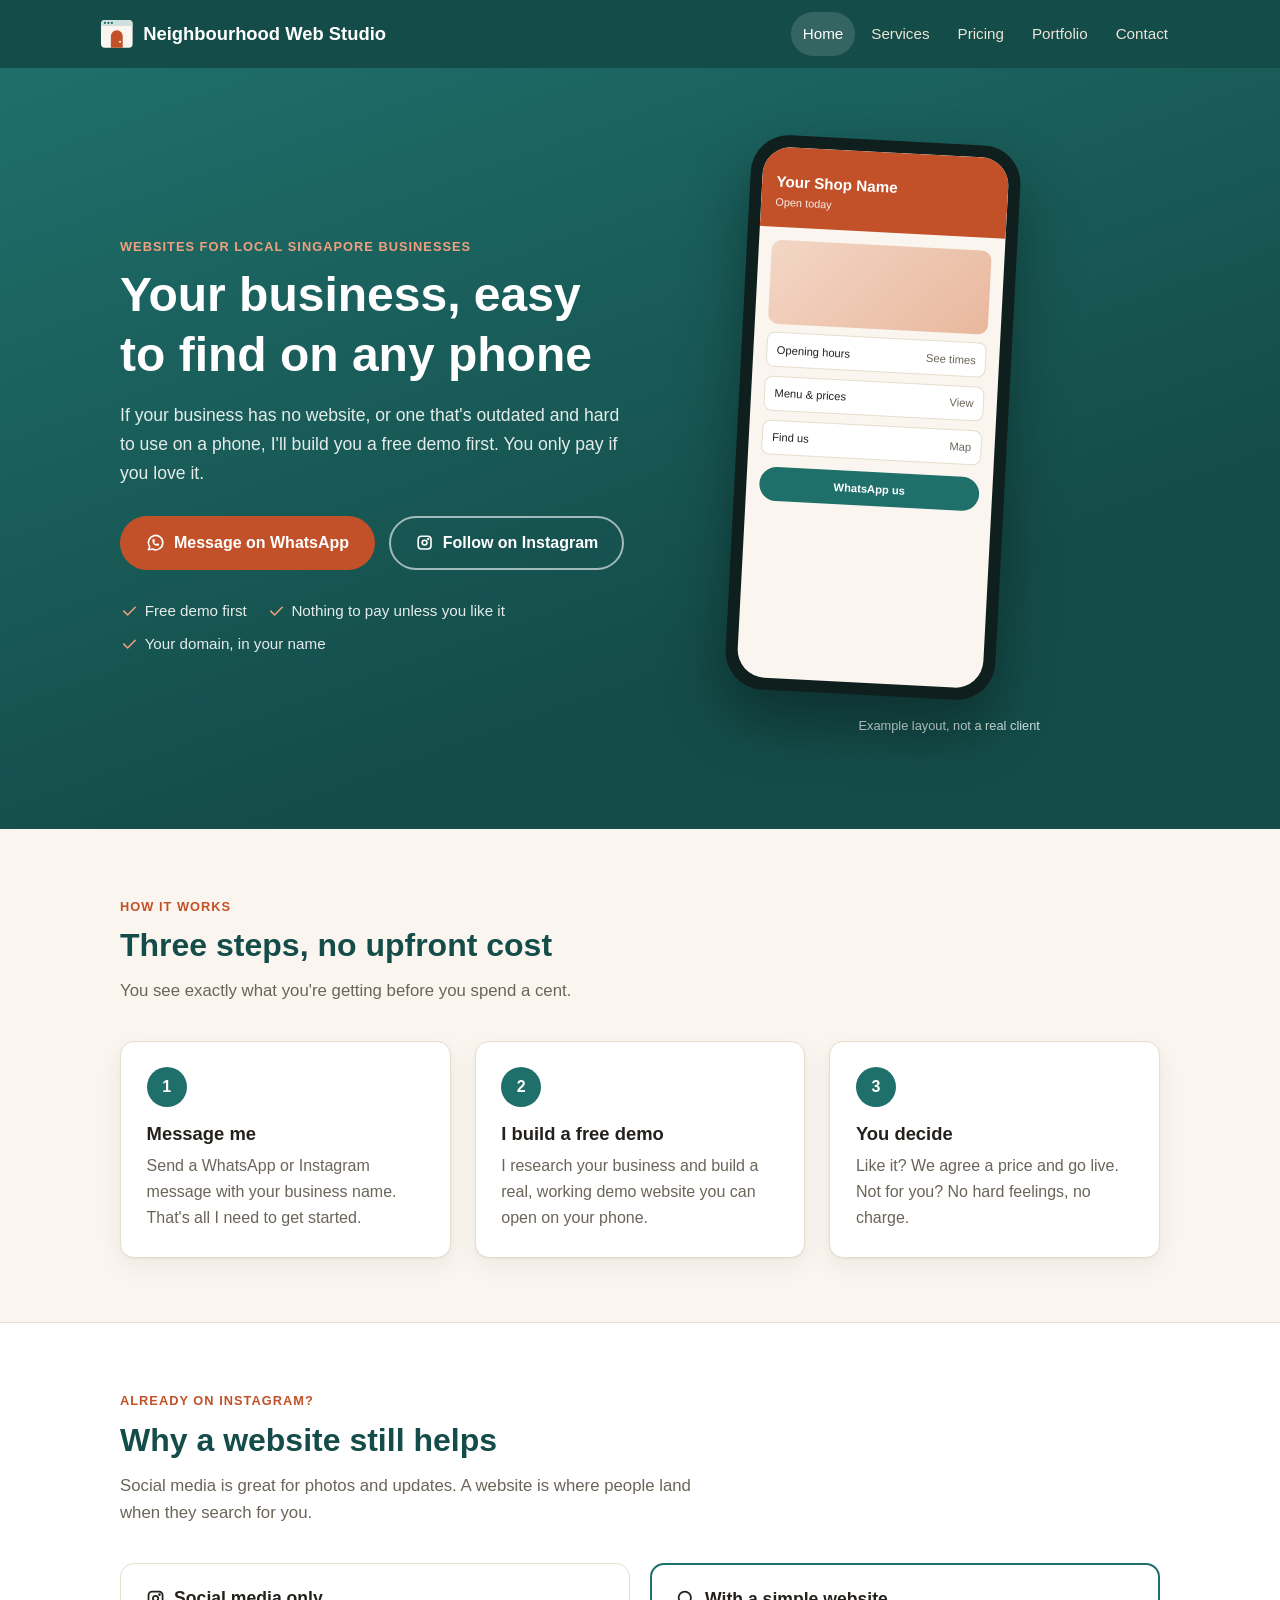
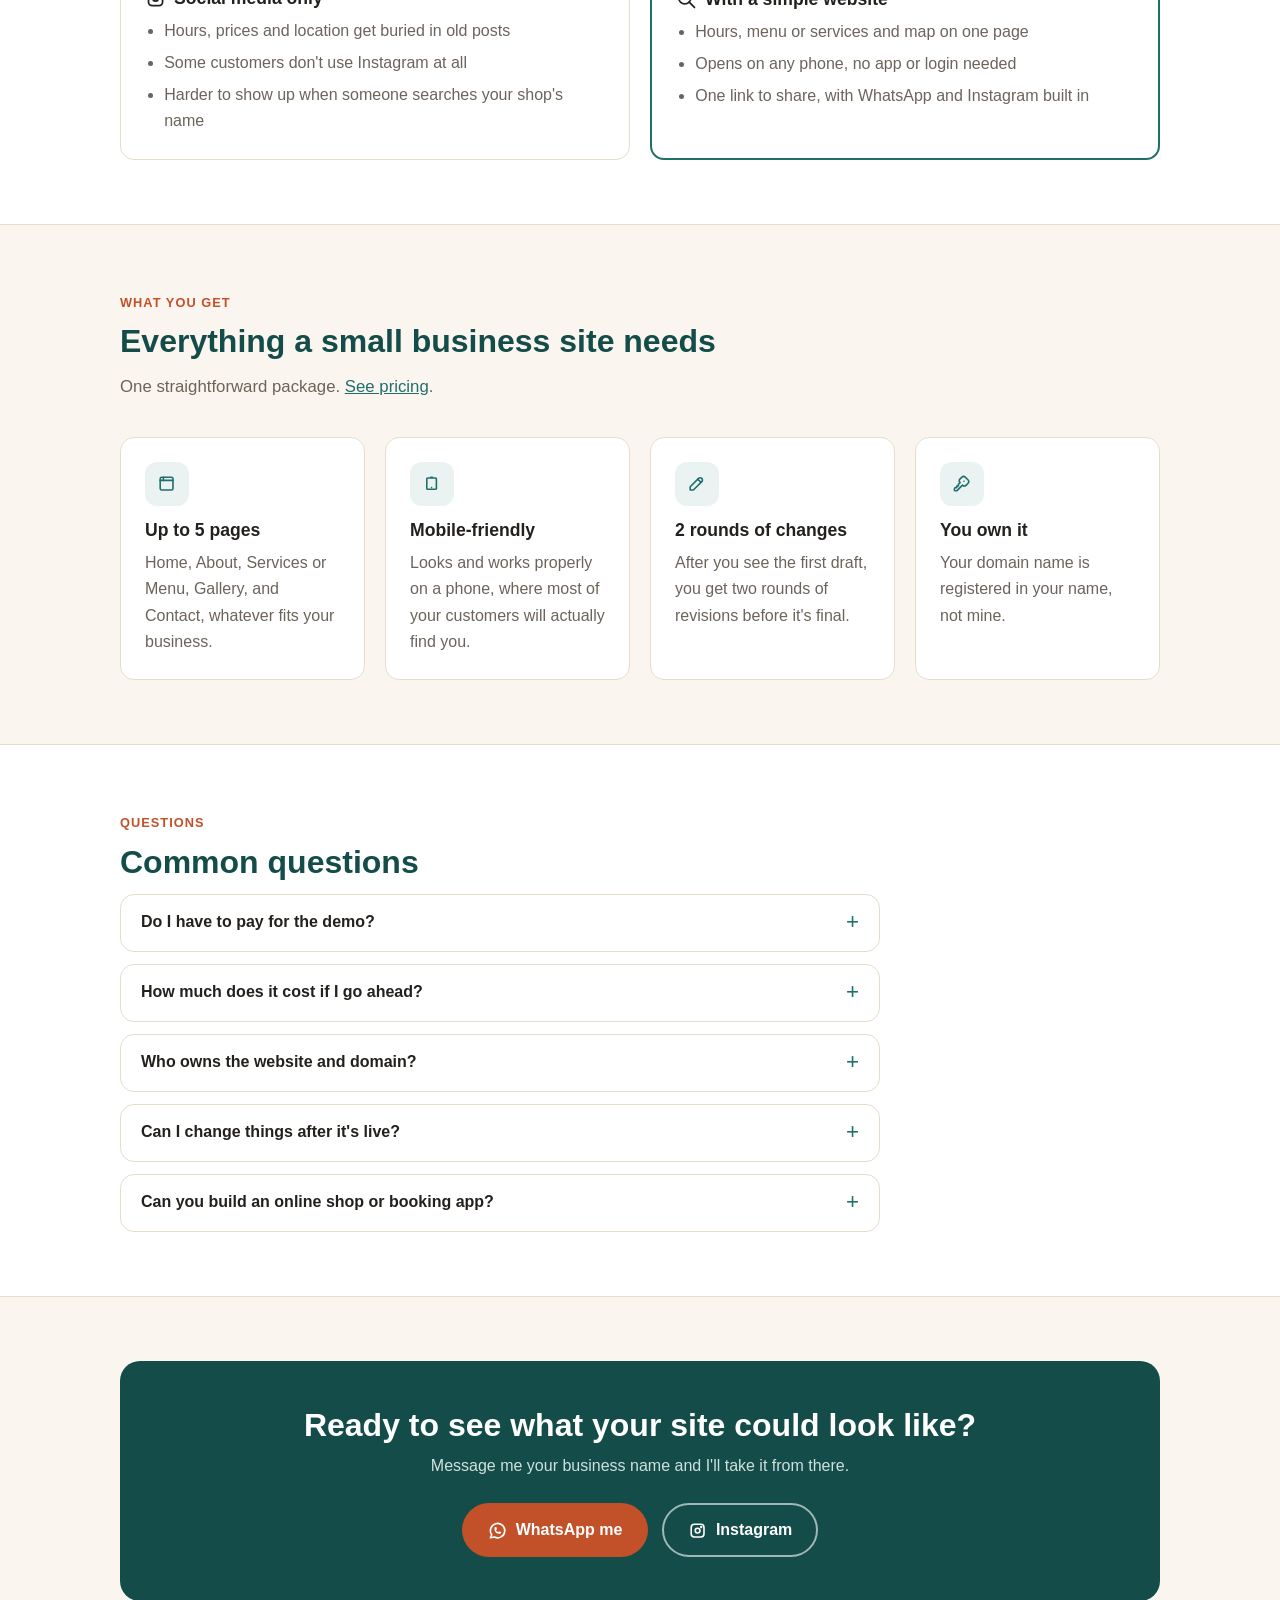
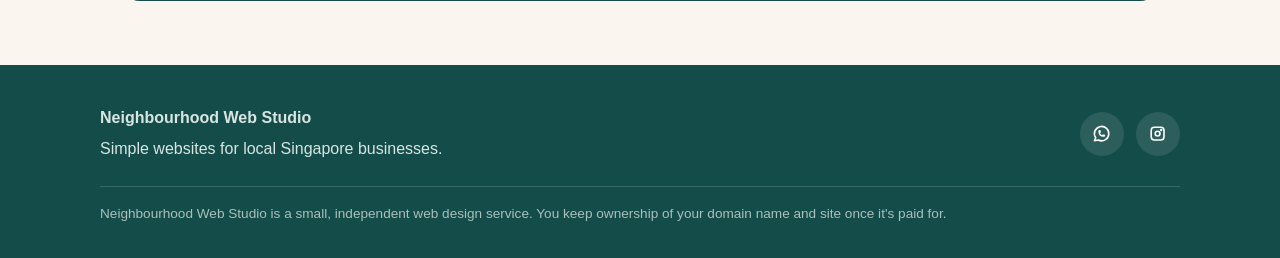
==== commit 7c5b8c0c: "Add Front door logo to header, tab icon and home-screen icon Co-Authored-By: Claude Opus 5.5 (1M con" ====
--- a/index.html
+++ b/index.html
@@ -5,7 +5,8 @@
 <meta name="viewport" content="width=device-width, initial-scale=1.0">
 <meta name="description" content="Neighbourhood Web Studio builds simple, mobile-friendly websites for local Singapore businesses. Free demo before you pay anything.">
 <title>Neighbourhood Web Studio — Websites for Local Singapore Businesses</title>
-<link rel="icon" href="data:image/svg+xml,%3Csvg xmlns='http://www.w3.org/2000/svg' viewBox='0 0 100 100'%3E%3Crect width='100' height='100' rx='20' fill='%23144c49'/%3E%3Ctext x='50' y='68' font-size='58' text-anchor='middle' fill='%23e8734a'%3EN%3C/text%3E%3C/svg%3E">
+<link rel="icon" href="logo.svg" type="image/svg+xml">
+<link rel="apple-touch-icon" href="apple-touch-icon.png">
 <link rel="preconnect" href="https://fonts.googleapis.com">
 <link rel="preconnect" href="https://fonts.gstatic.com" crossorigin>
 <link href="https://fonts.googleapis.com/css2?family=Poppins:wght@600;700&family=Inter:wght@400;500;600&display=swap" rel="stylesheet">
@@ -36,7 +37,7 @@
 <header class="site-header">
   <div class="header-inner">
     <a class="brand" href="index.html">
-      <svg class="icon" xmlns="http://www.w3.org/2000/svg" viewBox="0 0 24 24" fill="none" stroke="currentColor" stroke-width="2" stroke-linecap="round" stroke-linejoin="round" aria-hidden="true"><path d="M5 12l-2 0l9 -9l9 9l-2 0" /><path d="M5 12l0 7a2 2 0 0 0 2 2l10 0a2 2 0 0 0 2 -2l0 -7" /><path d="M9 21l0 -6a2 2 0 0 1 2 -2l2 0a2 2 0 0 1 2 2l0 6" /></svg>
+      <svg class="logo" xmlns="http://www.w3.org/2000/svg" viewBox="16 20 68 60" aria-hidden="true"><rect x="18" y="22" width="64" height="56" rx="8" fill="#faf6ef"/><path d="M18 34 V30 A8 8 0 0 1 26 22 H74 A8 8 0 0 1 82 30 V34 Z" fill="#cfe1de"/><circle cx="26" cy="28" r="2.3" fill="#1f6f6b"/><circle cx="33" cy="28" r="2.3" fill="#1f6f6b"/><circle cx="40" cy="28" r="2.3" fill="#1f6f6b"/><path d="M38 78 V55 A12 12 0 0 1 62 55 V78 Z" fill="#c2512a"/><circle cx="56.5" cy="66" r="2" fill="#faf6ef"/></svg>
       Neighbourhood Web Studio
     </a>
     <button class="nav-toggle" type="button" aria-expanded="false" aria-controls="main-nav">
--- a/style.css
+++ b/style.css
@@ -108,10 +108,10 @@
   font-weight: 600;
 }
 
-.brand .icon {
-  color: var(--coral-light);
-  width: 1.6rem;
-  height: 1.6rem;
+.brand .logo {
+  width: 2.1rem;
+  height: auto;
+  flex: none;
 }
 
 .nav-toggle {
@@ -952,9 +952,8 @@
     gap: 0.45rem;
   }
 
-  .brand .icon {
-    width: 1.35rem;
-    height: 1.35rem;
+  .brand .logo {
+    width: 1.8rem;
   }
 
   .header-inner {
